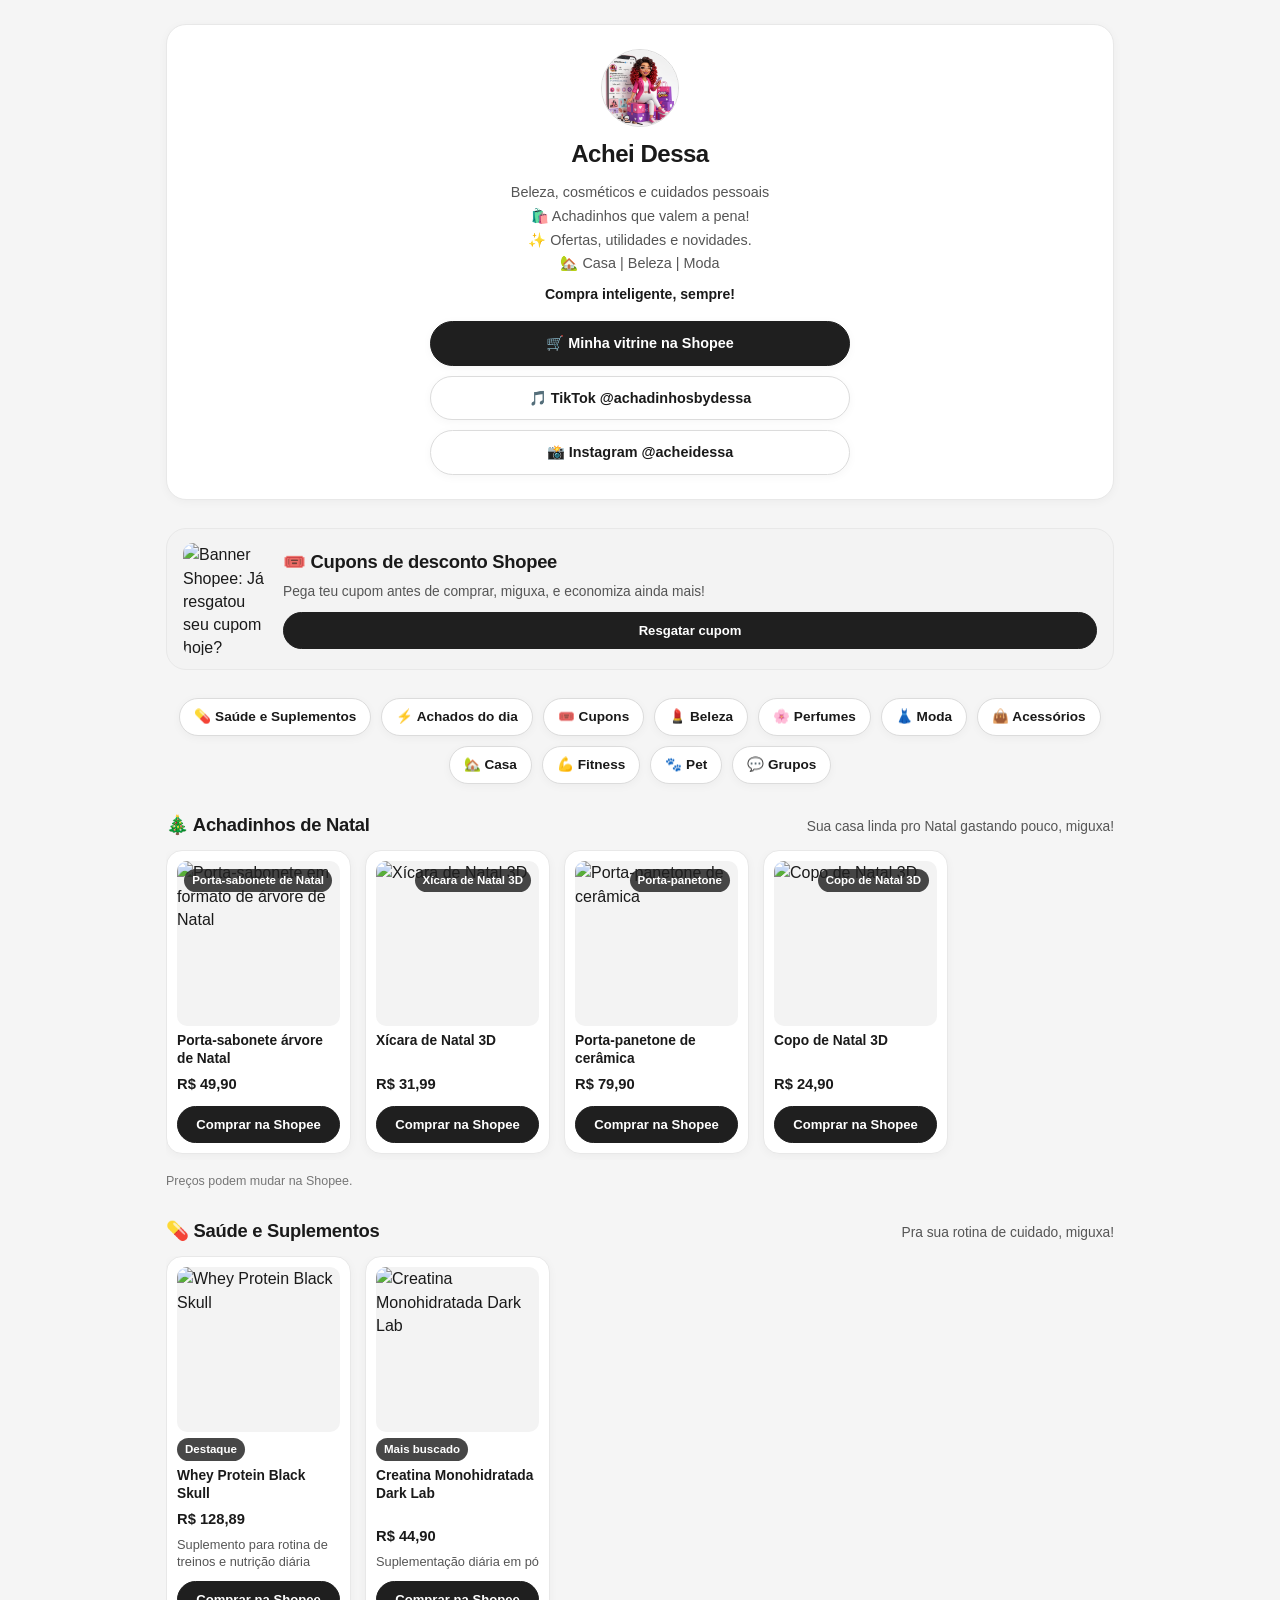
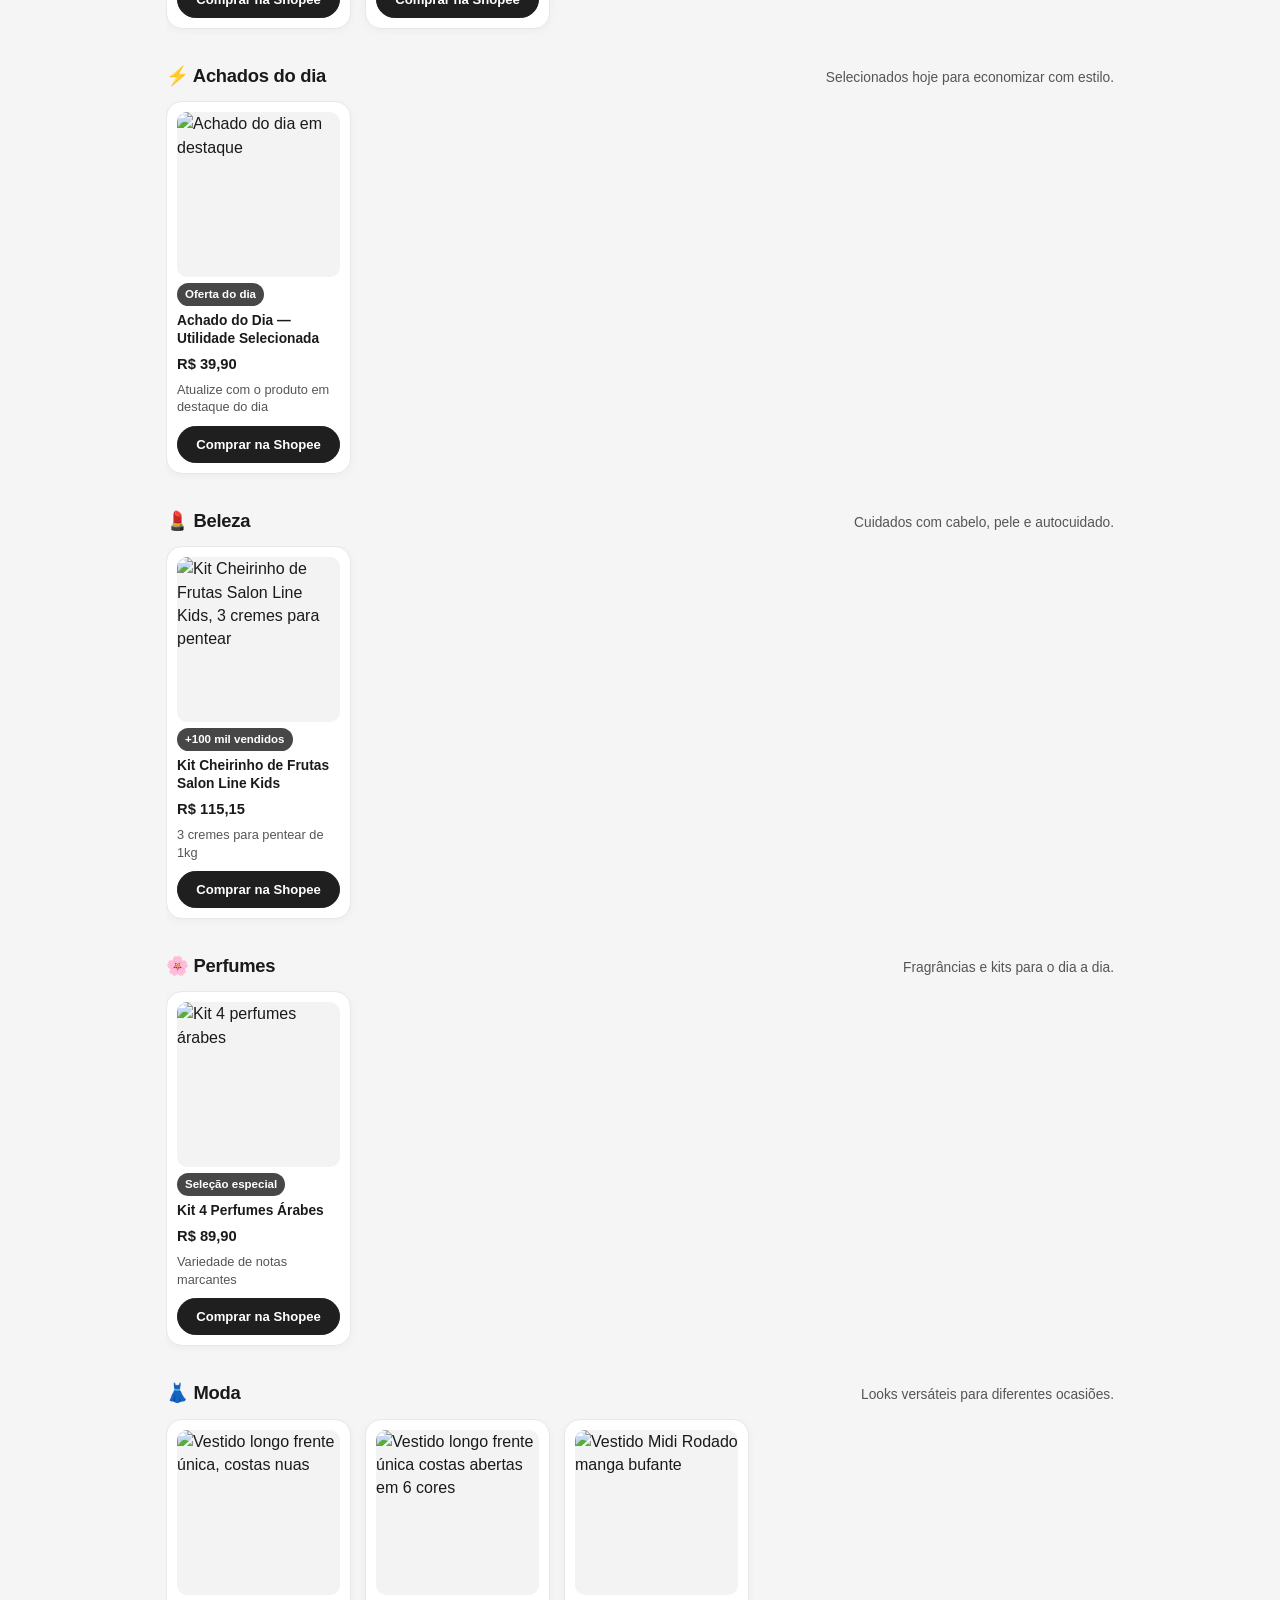
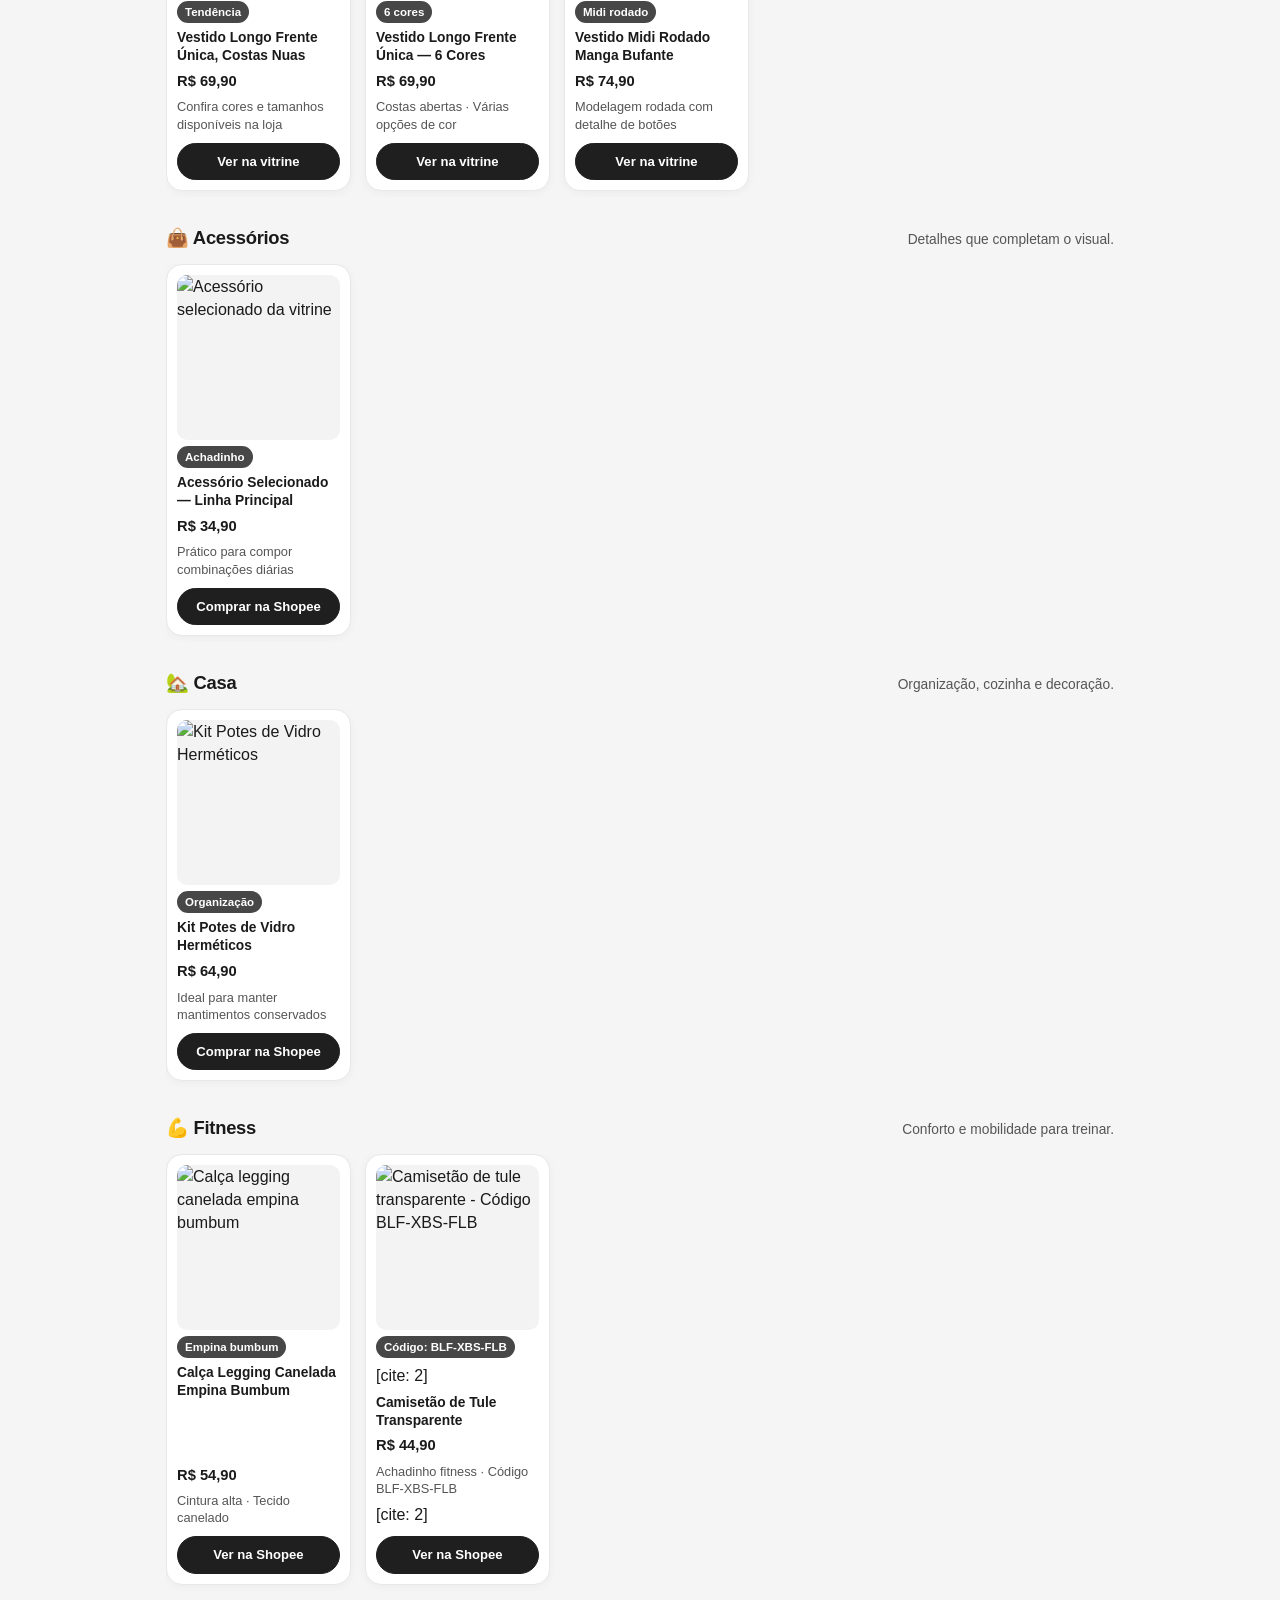
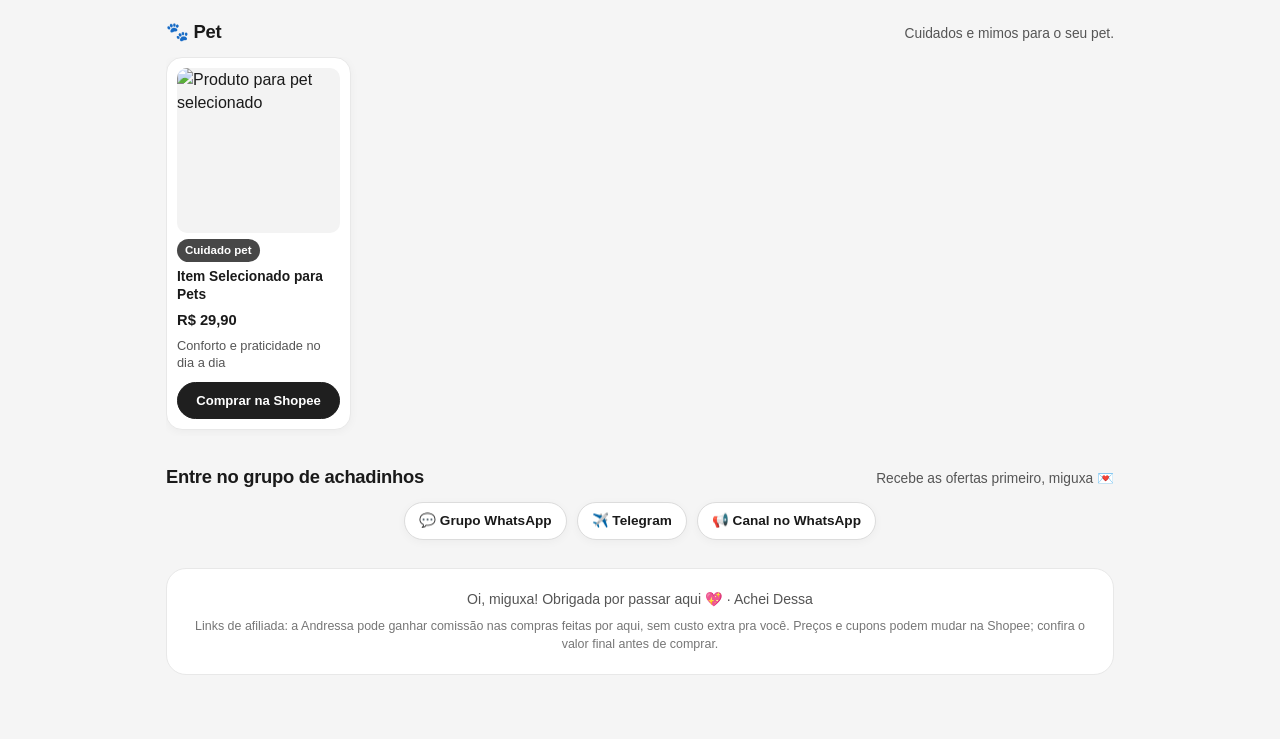
==== vitrine-achei-dessa/index.html @ 8e8f2f50 "Update image sources and links in index.html" ====
<!DOCTYPE html>
<html lang="pt-BR">
<head>
  <meta charset="UTF-8" />
  <meta name="viewport" content="width=device-width, initial-scale=1.0" />
  <title>Achei Dessa · Vitrine de achadinhos</title>
  <link rel="stylesheet" href="style.css?v=34" />
</head>
<body>
  <main class="main-container">
    <!-- 1. Cabeçalho do perfil -->
    <header class="profile-header">
      <img
        class="profile-avatar"
        src="imagens/avatar.jpg"
        alt="Boneca 3D da Dessa"
      />
      <h1 class="profile-title">Achei Dessa</h1>

      <ul class="profile-bio-list">
        <li>Beleza, cosméticos e cuidados pessoais</li>
        <li>🛍️ Achadinhos que valem a pena!</li>
        <li>✨ Ofertas, utilidades e novidades.</li>
        <li>🏡 Casa | Beleza | Moda</li>
      </ul>

      <span class="profile-tagline">Compra inteligente, sempre!</span>

      <nav class="action-stack" aria-label="Links principais">
        <a class="action-btn action-btn--primary" href="https://collshp.com/achadinhosdbydessa?share_channel_code=1&view=storefront" target="_blank" rel="noopener noreferrer nofollow">
          🛒 Minha vitrine na Shopee
        </a>
        <a class="action-btn" href="https://www.tiktok.com/@achadinhosbydessa" target="_blank" rel="noopener noreferrer">
          🎵 TikTok @achadinhosbydessa
        </a>
        <a class="action-btn" href="https://www.instagram.com/acheidessa/" target="_blank" rel="noopener noreferrer">
          📸 Instagram @acheidessa
        </a>
      </nav>
    </header>

    <!-- 2. Cupons em cima dos Achadinhos de Natal -->
    <section id="cupons" class="section-block">
      <div class="coupon-banner">
        <img src="imagens/Cupons de desconto Shopee.png" alt="Banner Shopee: Já resgatou seu cupom hoje?" />
        <div class="coupon-content">
          <h2 class="section-title">🎟️ Cupons de desconto Shopee</h2>
          <p class="section-subtitle">Pega teu cupom antes de comprar, miguxa, e economiza ainda mais!</p>
          <a class="btn-cta" href="https://collshp.com/achadinhosdbydessa?share_channel_code=1&view=storefront" target="_blank" rel="noopener noreferrer nofollow">
            Resgatar cupom
          </a>
        </div>
      </div>
    </section>

    <!-- 3. Atalhos rápidos por categoria (abaixo dos cupons) -->
    <section class="section-block" aria-label="Navegação por categorias">
      <div class="category-pills">
        <a class="category-pill" href="#saude">💊 Saúde e Suplementos</a>
        <a class="category-pill" href="#achados-do-dia">⚡ Achados do dia</a>
        <a class="category-pill" href="#cupons">🎟️ Cupons</a>
        <a class="category-pill" href="#beleza">💄 Beleza</a>
        <a class="category-pill" href="#perfumes">🌸 Perfumes</a>
        <a class="category-pill" href="#moda">👗 Moda</a>
        <a class="category-pill" href="#acessorios">👜 Acessórios</a>
        <a class="category-pill" href="#casa">🏡 Casa</a>
        <a class="category-pill" href="#fitness">💪 Fitness</a>
        <a class="category-pill" href="#pet">🐾 Pet</a>
        <a class="category-pill" href="#grupos">💬 Grupos</a>
      </div>
    </section>

    <!-- 4. Carrossel horizontal em destaque -->
    <section id="destaques" class="section-block">
      <div class="section-header">
        <h2 class="section-title">🎄 Achadinhos de Natal</h2>
        <p class="section-subtitle">Sua casa linda pro Natal gastando pouco, miguxa!</p>
      </div>

      <div class="carousel-track">
        <a class="story-card" href="https://shopee.com.br/product/335887870/40934390536?exp_group=rollout&gads_t_sig=[base64]&mmp_pid=an_18323360470&uls_trackid=57688b4c00l7&utm_campaign=id_315wRAiamNF&utm_content=----&utm_medium=affiliates&utm_source=an_18323360470&utm_term=fvt8e4gmgua7" target="_blank" rel="noopener noreferrer nofollow">
          <div class="story-media">
            <img src="imagens/natal-porta-sabonete.jpg" alt="Porta-sabonete em formato de árvore de Natal" />
            <span class="story-overlay-label">Porta-sabonete de Natal</span>
          </div>
          <span class="story-caption">Porta-sabonete árvore de Natal</span>
          <strong class="story-price">R$ 49,90</strong>
          <span class="story-btn">Comprar na Shopee</span>
        </a>

        <a class="story-card" href="https://shopee.com.br/product/1794076495/49467622277?exp_group=rollout&gads_t_sig=[base64]&mmp_pid=an_18323360470&uls_trackid=57688frp00c4&utm_campaign=id_1zTTR4YvdLt&utm_content=----&utm_medium=affiliates&utm_source=an_18323360470&utm_term=fvt8hz5fwsgb" target="_blank" rel="noopener noreferrer nofollow">
          <div class="story-media">
            <img src="imagens/natal-xicara-3d.jpg" alt="Xícara de Natal 3D" />
            <span class="story-overlay-label">Xícara de Natal 3D</span>
          </div>
          <span class="story-caption">Xícara de Natal 3D</span>
          <strong class="story-price">R$ 31,99</strong>
          <span class="story-btn">Comprar na Shopee</span>
        </a>

        <a class="story-card" href="https://shopee.com.br/product/843261091/22399053626?exp_group=rollout&gads_t_sig=[base64]&mmp_pid=an_18323360470&uls_trackid=57688k08000o&utm_campaign=id_7olFm0E6ygr&utm_content=----&utm_medium=affiliates&utm_source=an_18323360470&utm_term=fvt8md8mpif9" target="_blank" rel="noopener noreferrer nofollow">
          <div class="story-media">
            <img src="imagens/natal-porta-panetone.jpg" alt="Porta-panetone de cerâmica" />
            <span class="story-overlay-label">Porta-panetone</span>
          </div>
          <span class="story-caption">Porta-panetone de cerâmica</span>
          <strong class="story-price">R$ 79,90</strong>
          <span class="story-btn">Comprar na Shopee</span>
        </a>

        <a class="story-card" href="https://shopee.com.br/product/561473044/58271727378?exp_group=rollout&gads_t_sig=[base64]&mmp_pid=an_18323360470&uls_trackid=57688s6j00sh&utm_campaign=id_3JaQi1RvO0P&utm_content=----&utm_medium=affiliates&utm_source=an_18323360470&utm_term=fvt8t362saf1" target="_blank" rel="noopener noreferrer nofollow">
          <div class="story-media">
            <img src="imagens/natal-copo-3d.jpg" alt="Copo de Natal 3D" />
            <span class="story-overlay-label">Copo de Natal 3D</span>
          </div>
          <span class="story-caption">Copo de Natal 3D</span>
          <strong class="story-price">R$ 24,90</strong>
          <span class="story-btn">Comprar na Shopee</span>
        </a>
      </div>

      <p class="disclaimer-note">Preços podem mudar na Shopee.</p>
    </section>

    <!-- 5. Saúde e Suplementos -->
    <section id="saude" class="section-block">
      <div class="section-header">
        <h2 class="section-title">💊 Saúde e Suplementos</h2>
        <p class="section-subtitle">Pra sua rotina de cuidado, miguxa!</p>
      </div>

      <div class="carousel-track">
        <article class="product-card">
          <div class="product-thumb">
            <img src="imagens/saude-whey.jpg" alt="Whey Protein Black Skull" />
          </div>
          <span class="product-badge">Destaque</span>
          <h3 class="product-title">Whey Protein Black Skull</h3>
          <p class="product-price">R$ 128,89</p>
          <p class="product-meta">Suplemento para rotina de treinos e nutrição diária</p>
          <a class="btn-cta" href="COLE_AQUI_LINK_SAUDE_1" target="_blank" rel="noopener noreferrer nofollow">
            Comprar na Shopee
          </a>
        </article>

        <article class="product-card">
          <div class="product-thumb">
            <img src="imagens/saude-creatina.jpg" alt="Creatina Monohidratada Dark Lab" />
          </div>
          <span class="product-badge">Mais buscado</span>
          <h3 class="product-title">Creatina Monohidratada Dark Lab</h3>
          <p class="product-price">R$ 44,90</p>
          <p class="product-meta">Suplementação diária em pó</p>
          <a class="btn-cta" href="COLE_AQUI_LINK_SAUDE_2" target="_blank" rel="noopener noreferrer nofollow">
            Comprar na Shopee
          </a>
        </article>
      </div>
    </section>

    <!-- 6. Achados do dia -->
    <section id="achados-do-dia" class="section-block">
      <div class="section-header">
        <h2 class="section-title">⚡ Achados do dia</h2>
        <p class="section-subtitle">Selecionados hoje para economizar com estilo.</p>
      </div>

      <div class="carousel-track">
        <article class="product-card">
          <div class="product-thumb">
            <img src="imagens/achado-dia-1.jpg" alt="Achado do dia em destaque" />
          </div>
          <span class="product-badge">Oferta do dia</span>
          <h3 class="product-title">Achado do Dia — Utilidade Selecionada</h3>
          <p class="product-price">R$ 39,90</p>
          <p class="product-meta">Atualize com o produto em destaque do dia</p>
          <a class="btn-cta" href="COLE_AQUI_LINK_ACHADO_DIA_1" target="_blank" rel="noopener noreferrer nofollow">
            Comprar na Shopee
          </a>
        </article>
      </div>
    </section>

    <!-- 7. Beleza -->
    <section id="beleza" class="section-block">
      <div class="section-header">
        <h2 class="section-title">💄 Beleza</h2>
        <p class="section-subtitle">Cuidados com cabelo, pele e autocuidado.</p>
      </div>

      <div class="carousel-track">
        <article class="product-card">
          <div class="product-thumb">
            <img src="imagens/crems=s salon line kids.jpg" alt="Kit Cheirinho de Frutas Salon Line Kids, 3 cremes para pentear" />[cite: 3]
          </div>
          <span class="product-badge">+100 mil vendidos</span>
          <h3 class="product-title">Kit Cheirinho de Frutas Salon Line Kids</h3>
          <p class="product-price">R$ 115,15</p>
          <p class="product-meta">3 cremes para pentear de 1kg</p>
          <a class="btn-cta" href="COLE_AQUI_LINK_BELEZA_1" target="_blank" rel="noopener noreferrer nofollow">
            Comprar na Shopee
          </a>
        </article>
      </div>
    </section>

    <!-- 8. Perfumes -->
    <section id="perfumes" class="section-block">
      <div class="section-header">
        <h2 class="section-title">🌸 Perfumes</h2>
        <p class="section-subtitle">Fragrâncias e kits para o dia a dia.</p>
      </div>

      <div class="carousel-track">
        <article class="product-card">
          <div class="product-thumb">
            <img src="imagens/perfumes-kit.jpg" alt="Kit 4 perfumes árabes" />
          </div>
          <span class="product-badge">Seleção especial</span>
          <h3 class="product-title">Kit 4 Perfumes Árabes</h3>
          <p class="product-price">R$ 89,90</p>
          <p class="product-meta">Variedade de notas marcantes</p>
          <a class="btn-cta" href="COLE_AQUI_LINK_PERFUMES_1" target="_blank" rel="noopener noreferrer nofollow">
            Comprar na Shopee
          </a>
        </article>
      </div>
    </section>

    <!-- 9. Moda -->
    <section id="moda" class="section-block">
      <div class="section-header">
        <h2 class="section-title">👗 Moda</h2>
        <p class="section-subtitle">Looks versáteis para diferentes ocasiões.</p>
      </div>

      <div class="carousel-track">
        <article class="product-card">
          <div class="product-thumb">
            <img src="imagens/Vestido longo frente única, costas nuas.jpg" alt="Vestido longo frente única, costas nuas" />[cite: 6]
          </div>
          <span class="product-badge">Tendência</span>
          <h3 class="product-title">Vestido Longo Frente Única, Costas Nuas</h3>
          <p class="product-price">R$ 69,90</p>
          <p class="product-meta">Confira cores e tamanhos disponíveis na loja</p>
          <a class="btn-cta" href="COLE_AQUI_LINK_MODA_1" target="_blank" rel="noopener noreferrer nofollow">
            Ver na vitrine
          </a>
        </article>

        <article class="product-card">
          <div class="product-thumb">
            <img src="imagens/Vestido longo frente única, costas nuas (1).jpg" alt="Vestido longo frente única costas abertas em 6 cores" />[cite: 7]
          </div>
          <span class="product-badge">6 cores</span>
          <h3 class="product-title">Vestido Longo Frente Única — 6 Cores</h3>
          <p class="product-price">R$ 69,90</p>
          <p class="product-meta">Costas abertas · Várias opções de cor</p>
          <a class="btn-cta" href="COLE_AQUI_LINK_MODA_2" target="_blank" rel="noopener noreferrer nofollow">
            Ver na vitrine
          </a>
        </article>

        <article class="product-card">
          <div class="product-thumb">
            <img src="imagens/Vestido Midi Rodado manga bufante.webp" alt="Vestido Midi Rodado manga bufante" />[cite: 8]
          </div>
          <span class="product-badge">Midi rodado</span>
          <h3 class="product-title">Vestido Midi Rodado Manga Bufante</h3>
          <p class="product-price">R$ 74,90</p>
          <p class="product-meta">Modelagem rodada com detalhe de botões</p>
          <a class="btn-cta" href="COLE_AQUI_LINK_MODA_3" target="_blank" rel="noopener noreferrer nofollow">
            Ver na vitrine
          </a>
        </article>
      </div>
    </section>

    <!-- 10. Acessórios -->
    <section id="acessorios" class="section-block">
      <div class="section-header">
        <h2 class="section-title">👜 Acessórios</h2>
        <p class="section-subtitle">Detalhes que completam o visual.</p>
      </div>

      <div class="carousel-track">
        <article class="product-card">
          <div class="product-thumb">
            <img src="imagens/acessorios-1.jpg" alt="Acessório selecionado da vitrine" />
          </div>
          <span class="product-badge">Achadinho</span>
          <h3 class="product-title">Acessório Selecionado — Linha Principal</h3>
          <p class="product-price">R$ 34,90</p>
          <p class="product-meta">Prático para compor combinações diárias</p>
          <a class="btn-cta" href="COLE_AQUI_LINK_ACESSORIOS_1" target="_blank" rel="noopener noreferrer nofollow">
            Comprar na Shopee
          </a>
        </article>
      </div>
    </section>

    <!-- 11. Casa -->
    <section id="casa" class="section-block">
      <div class="section-header">
        <h2 class="section-title">🏡 Casa</h2>
        <p class="section-subtitle">Organização, cozinha e decoração.</p>
      </div>

      <div class="carousel-track">
        <article class="product-card">
          <div class="product-thumb">
            <img src="imagens/Kit Potes de Vidro Herméticos.webp" alt="Kit Potes de Vidro Herméticos" />[cite: 5]
          </div>
          <span class="product-badge">Organização</span>
          <h3 class="product-title">Kit Potes de Vidro Herméticos</h3>
          <p class="product-price">R$ 64,90</p>
          <p class="product-meta">Ideal para manter mantimentos conservados</p>
          <a class="btn-cta" href="COLE_AQUI_LINK_CASA_1" target="_blank" rel="noopener noreferrer nofollow">
            Comprar na Shopee
          </a>
        </article>
      </div>
    </section>

    <!-- 12. Fitness -->
    <section id="fitness" class="section-block">
      <div class="section-header">
        <h2 class="section-title">💪 Fitness</h2>
        <p class="section-subtitle">Conforto e mobilidade para treinar.</p>
      </div>

      <div class="carousel-track">
        <article class="product-card">
          <div class="product-thumb">
            <img src="imagens/Calça legging canelada empina bumbum.jpg" alt="Calça legging canelada empina bumbum" />[cite: 1]
          </div>
          <span class="product-badge">Empina bumbum</span>
          <h3 class="product-title">Calça Legging Canelada Empina Bumbum</h3>
          <p class="product-price">R$ 54,90</p>
          <p class="product-meta">Cintura alta · Tecido canelado</p>
          <a class="btn-cta" href="COLE_AQUI_LINK_FITNESS_1" target="_blank" rel="noopener noreferrer nofollow">
            Ver na Shopee
          </a>
        </article>

        <article class="product-card">
          <div class="product-thumb">
            <img src="imagens/Camisetão de tule transparente.jpg" alt="Camisetão de tule transparente - Código BLF-XBS-FLB" />[cite: 2]
          </div>
          <span class="product-badge">Código: BLF-XBS-FLB</span>[cite: 2]
          <h3 class="product-title">Camisetão de Tule Transparente</h3>
          <p class="product-price">R$ 44,90</p>
          <p class="product-meta">Achadinho fitness · Código BLF-XBS-FLB</p>[cite: 2]
          <a class="btn-cta" href="COLE_AQUI_LINK_FITNESS_2" target="_blank" rel="noopener noreferrer nofollow">
            Ver na Shopee
          </a>
        </article>
      </div>
    </section>

    <!-- 13. Pet -->
    <section id="pet" class="section-block">
      <div class="section-header">
        <h2 class="section-title">🐾 Pet</h2>
        <p class="section-subtitle">Cuidados e mimos para o seu pet.</p>
      </div>

      <div class="carousel-track">
        <article class="product-card">
          <div class="product-thumb">
            <img src="imagens/pet-1.jpg" alt="Produto para pet selecionado" />
          </div>
          <span class="product-badge">Cuidado pet</span>
          <h3 class="product-title">Item Selecionado para Pets</h3>
          <p class="product-price">R$ 29,90</p>
          <p class="product-meta">Conforto e praticidade no dia a dia</p>
          <a class="btn-cta" href="COLE_AQUI_LINK_PET_1" target="_blank" rel="noopener noreferrer nofollow">
            Comprar na Shopee
          </a>
        </article>
      </div>
    </section>

    <!-- 14. Grupos e rodapé -->
    <section id="grupos" class="section-block">
      <div class="section-header">
        <h2 class="section-title">Entre no grupo de achadinhos</h2>
        <p class="section-subtitle">Recebe as ofertas primeiro, miguxa 💌</p>
      </div>
      <div class="groups-row">
        <a class="category-pill" href="https://chat.whatsapp.com/IbbmKeIQ513L2CP5hDKjWu?s=cl&p=a&iam=2" target="_blank" rel="noopener noreferrer">💬 Grupo WhatsApp</a>
        <a class="category-pill" href="https://t.me/+KHEROe5RDLtmOTYx" target="_blank" rel="noopener noreferrer">✈️ Telegram</a>
        <a class="category-pill" href="https://whatsapp.com/channel/0029VaAYpX5LikgIj1dr5K0X" target="_blank" rel="noopener noreferrer">📢 Canal no WhatsApp</a>
      </div>
    </section>

    <footer class="page-footer">
      <p>Oi, miguxa! Obrigada por passar aqui 💖 · Achei Dessa</p>
      <p class="disclaimer-note">
        Links de afiliada: a Andressa pode ganhar comissão nas compras feitas por aqui, sem custo extra pra você.
        Preços e cupons podem mudar na Shopee; confira o valor final antes de comprar.
      </p>
    </footer>
  </main>
</body>
</html>
---- vitrine-achei-dessa/style.css ----
:root {
  --bg-page: #f5f5f5;
  --bg-surface: #ffffff;
  --bg-card-soft: #f3f3f3;
  --bg-dark: #1f1f1f;
  --bg-dark-hover: #323232;

  --text-primary: #1a1a1a;
  --text-secondary: #555555;
  --text-muted: #767676;
  --text-inverse: #ffffff;

  --border-pill: #dcdcdc;
  --border-card: #e8e8e8;

  --radius-sm: 10px;
  --radius-md: 16px;
  --radius-lg: 20px;
  --radius-pill: 9999px;

  --shadow-soft: 0 2px 10px rgba(0, 0, 0, 0.04);
  --shadow-md: 0 10px 24px rgba(0, 0, 0, 0.08);
  --font-main: "Inter", -apple-system, BlinkMacSystemFont, "Segoe UI", Roboto, sans-serif;
}

*,
*::before,
*::after {
  box-sizing: border-box;
  margin: 0;
  padding: 0;
}

html {
  scroll-behavior: smooth;
  color-scheme: light;
}

body {
  font-family: var(--font-main);
  background-color: var(--bg-page);
  color: var(--text-primary);
  line-height: 1.45;
  -webkit-font-smoothing: antialiased;
}

img {
  display: block;
  max-width: 100%;
  height: auto;
}

a {
  color: inherit;
  text-decoration: none;
}

.main-container {
  width: 100%;
  max-width: 980px;
  margin: 0 auto;
  padding: 24px 16px 64px;
  display: flex;
  flex-direction: column;
  gap: 28px;
}

/* Cabeçalho do perfil */
.profile-header {
  background-color: var(--bg-surface);
  border: 1px solid var(--border-card);
  border-radius: var(--radius-lg);
  padding: 24px 20px;
  box-shadow: var(--shadow-soft);
  text-align: center;
  display: flex;
  flex-direction: column;
  align-items: center;
  gap: 10px;
}

.profile-avatar {
  width: 78px;
  height: 78px;
  border-radius: 50%;
  object-fit: cover;
  border: 1px solid var(--border-pill);
  flex-shrink: 0;
}

.profile-title {
  font-size: 1.5rem;
  font-weight: 700;
  letter-spacing: -0.02em;
  color: var(--text-primary);
}

.profile-bio-list {
  list-style: none;
  display: flex;
  flex-direction: column;
  gap: 3px;
  font-size: 0.9rem;
  color: var(--text-secondary);
}

.profile-tagline {
  font-size: 0.88rem;
  font-weight: 700;
  color: var(--text-primary);
}

.action-stack {
  width: 100%;
  max-width: 420px;
  margin-top: 6px;
  display: flex;
  flex-direction: column;
  gap: 10px;
}

.action-btn,
.btn-topo {
  display: flex;
  align-items: center;
  justify-content: center;
  gap: 8px;
  width: 100%;
  min-height: 42px;
  padding: 11px 16px;
  border-radius: var(--radius-pill);
  background-color: var(--bg-surface);
  border: 1px solid var(--border-pill);
  font-size: 0.9rem;
  font-weight: 600;
  color: var(--text-primary);
  box-shadow: var(--shadow-soft);
  transition: background-color 0.15s ease, transform 0.15s ease;
}

.action-btn:hover,
.btn-topo:hover {
  background-color: var(--bg-card-soft);
  transform: translateY(-1px);
}

.action-btn--primary {
  background-color: var(--bg-dark);
  border-color: var(--bg-dark);
  color: var(--text-inverse);
}

.action-btn--primary:hover {
  background-color: var(--bg-dark-hover);
  color: var(--text-inverse);
}

/* Pílulas de categoria */
.category-pills,
.groups-row {
  display: flex;
  flex-wrap: wrap;
  justify-content: center;
  gap: 10px;
}

.category-pill {
  display: inline-flex;
  align-items: center;
  justify-content: center;
  min-height: 36px;
  padding: 8px 14px;
  border-radius: var(--radius-pill);
  background-color: var(--bg-surface);
  border: 1px solid var(--border-pill);
  font-size: 0.85rem;
  font-weight: 600;
  color: var(--text-primary);
  box-shadow: var(--shadow-soft);
  transition: background-color 0.15s ease, border-color 0.15s ease, color 0.15s ease, transform 0.15s ease;
}

.category-pill:hover {
  background-color: var(--bg-dark);
  border-color: var(--bg-dark);
  color: var(--text-inverse);
  transform: translateY(-1px);
}

/* Seções */
.section-block {
  display: flex;
  flex-direction: column;
  gap: 12px;
}

.section-header,
.section-header-inline {
  display: flex;
  flex-wrap: wrap;
  align-items: baseline;
  justify-content: space-between;
  gap: 8px 12px;
}

.section-title {
  font-size: 1.15rem;
  font-weight: 700;
  letter-spacing: -0.015em;
  display: inline-flex;
  align-items: center;
  gap: 6px;
}

.section-subtitle {
  font-size: 0.86rem;
  color: var(--text-secondary);
}

/* Banner de Cupons */
.coupon-banner {
  background-color: var(--bg-card-soft);
  border: 1px solid var(--border-card);
  border-radius: var(--radius-lg);
  padding: 14px 16px;
  display: flex;
  align-items: center;
  gap: 16px;
}

.coupon-banner img {
  width: 84px;
  height: 112px;
  border-radius: var(--radius-sm);
  object-fit: cover;
  flex-shrink: 0;
}

.coupon-content {
  flex: 1;
  display: flex;
  flex-direction: column;
  gap: 6px;
}

/* Carrossel horizontal */
.carousel-track {
  display: flex;
  gap: 14px;
  overflow-x: auto;
  scroll-snap-type: x mandatory;
  padding-bottom: 6px;
  scrollbar-width: none;
}

.carousel-track::-webkit-scrollbar {
  display: none;
}

/* Padrão original do Achadinhos de Natal aplicado também aos cards das categorias */
.story-card,
.product-card {
  flex: 0 0 185px;
  width: 185px;
  scroll-snap-align: start;
  background-color: var(--bg-surface);
  border: 1px solid var(--border-card);
  border-radius: var(--radius-md);
  padding: 10px;
  box-shadow: var(--shadow-soft);
  display: flex;
  flex-direction: column;
  gap: 6px;
  transition: transform 0.15s ease;
}

.story-card:hover,
.product-card:hover {
  transform: translateY(-2px);
}

.story-media,
.product-thumb {
  position: relative;
  width: 100%;
  height: 165px;
  max-height: 165px;
  border-radius: var(--radius-sm);
  overflow: hidden;
  background-color: var(--bg-card-soft);
}

.story-media img,
.product-thumb img,
.card-img {
  width: 100%;
  height: 100%;
  max-height: 165px;
  object-fit: cover;
  object-position: top center;
}

.story-overlay-label,
.product-badge {
  align-self: flex-start;
  background-color: rgba(31, 31, 31, 0.82);
  color: var(--text-inverse);
  font-size: 0.72rem;
  font-weight: 600;
  padding: 3px 8px;
  border-radius: var(--radius-pill);
}

.story-overlay-label {
  position: absolute;
  top: 8px;
  right: 8px;
}

.story-caption,
.product-title {
  font-size: 0.86rem;
  font-weight: 600;
  color: var(--text-primary);
  line-height: 1.3;
}

.story-price,
.product-price {
  font-size: 0.92rem;
  font-weight: 700;
  color: var(--text-primary);
  margin-top: auto;
}

.product-meta {
  font-size: 0.8rem;
  color: var(--text-secondary);
  line-height: 1.35;
}

/* Botões de compra nos cards de Achadinhos de Natal (.story-btn) e categorias (.btn-cta / .btn-link) */
.story-btn,
.btn-cta,
.btn-link {
  display: flex;
  align-items: center;
  justify-content: center;
  width: 100%;
  min-height: 36px;
  margin-top: 4px;
  padding: 8px 12px;
  border-radius: var(--radius-pill);
  background-color: var(--bg-dark);
  border: 1px solid var(--bg-dark);
  color: var(--text-inverse);
  font-size: 0.82rem;
  font-weight: 600;
  cursor: pointer;
  transition: background-color 0.15s ease, transform 0.15s ease;
}

.story-card:hover .story-btn,
.btn-cta:hover,
.btn-link:hover {
  background-color: var(--bg-dark-hover);
  border-color: var(--bg-dark-hover);
  color: var(--text-inverse);
  transform: translateY(-1px);
}

.disclaimer-note {
  font-size: 0.78rem;
  color: var(--text-muted);
}

/* Rodapé */
.page-footer {
  background-color: var(--bg-surface);
  border: 1px solid var(--border-card);
  border-radius: var(--radius-lg);
  padding: 20px 18px;
  text-align: center;
  display: flex;
  flex-direction: column;
  gap: 8px;
  font-size: 0.88rem;
  color: var(--text-secondary);
}

@media (max-width: 540px) {
  .coupon-banner {
    flex-direction: column;
    align-items: flex-start;
  }

  .coupon-banner img {
    width: 100%;
    height: 150px;
  }
}

/* Trava global final */
header img,
.profile-header img,
.profile-avatar,
img.profile-avatar,
.avatar,
img.avatar {
  width: 78px !important;
  height: 78px !important;
  max-width: 78px !important;
  max-height: 78px !important;
  border-radius: 50% !important;
  object-fit: cover !important;
  object-position: top center !important;
  flex-shrink: 0 !important;
}

.story-media img,
.product-thumb img,
.card-img,
img.card-img {
  width: 100% !important;
  height: 165px !important;
  max-height: 165px !important;
  object-fit: cover !important;
  object-position: top center !important;
}

.story-card,
.product-card {
  flex: 0 0 185px !important;
  width: 185px !important;
}

.story-btn,
.btn-cta,
a.btn-cta,
.btn-link,
a.btn-link {
  display: flex !important;
  align-items: center !important;
  justify-content: center !important;
  width: 100% !important;
  min-height: 36px !important;
  padding: 8px 12px !important;
  border-radius: 9999px !important;
  background-color: #1f1f1f !important;
  border: 1px solid #1f1f1f !important;
  color: #ffffff !important;
  text-decoration: none !important;
}

.category-pill,
a.category-pill {
  display: inline-flex !important;
  width: auto !important;
  min-height: 36px !important;
  padding: 8px 14px !important;
  background-color: #ffffff !important;
  color: #1a1a1a !important;
  border: 1px solid #dcdcdc !important;
}

.action-btn,
a.action-btn,
.btn-topo,
a.btn-topo {
  display: flex !important;
  width: 100% !important;
  min-height: 42px !important;
  padding: 11px 16px !important;
  border-radius: 9999px !important;
  background-color: #ffffff !important;
  color: #1a1a1a !important;
  border: 1px solid #dcdcdc !important;
}

.action-btn--primary,
a.action-btn--primary {
  background-color: #1f1f1f !important;
  color: #ffffff !important;
  border-color: #1f1f1f !important;
}
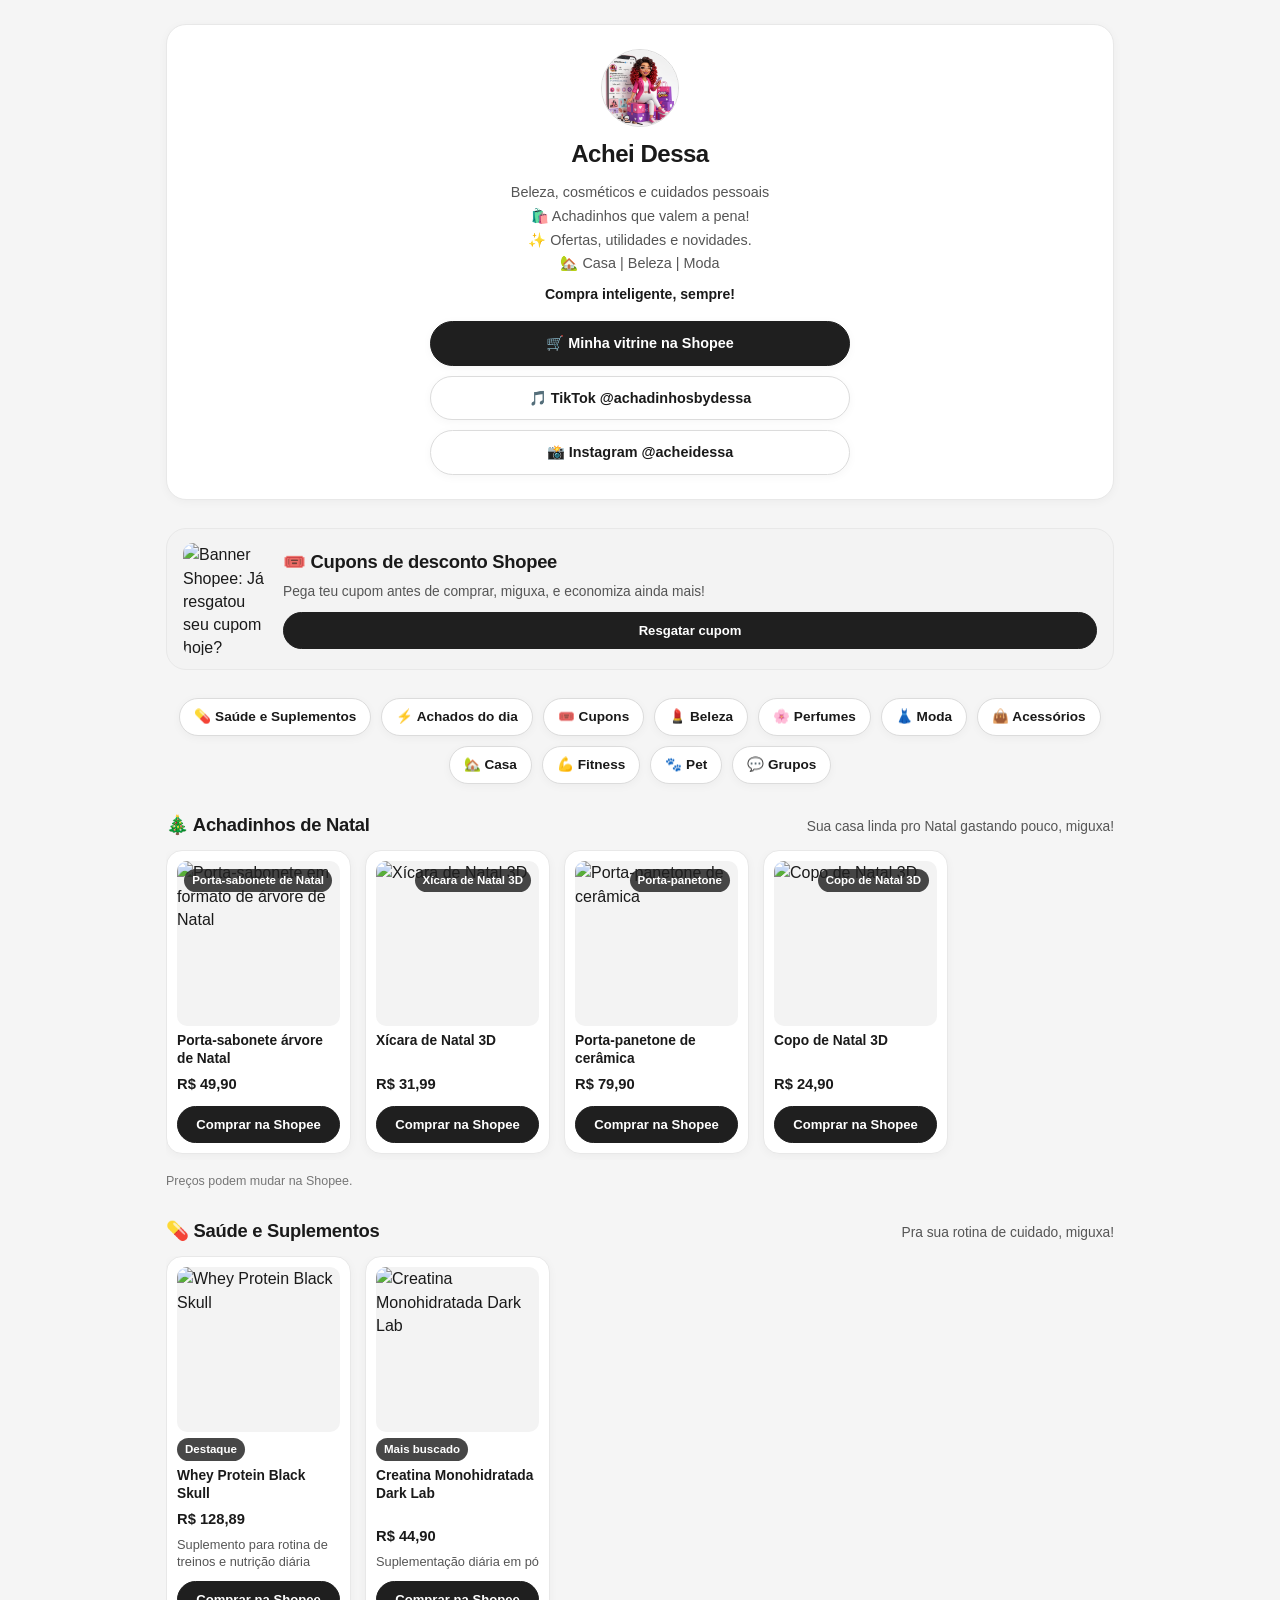
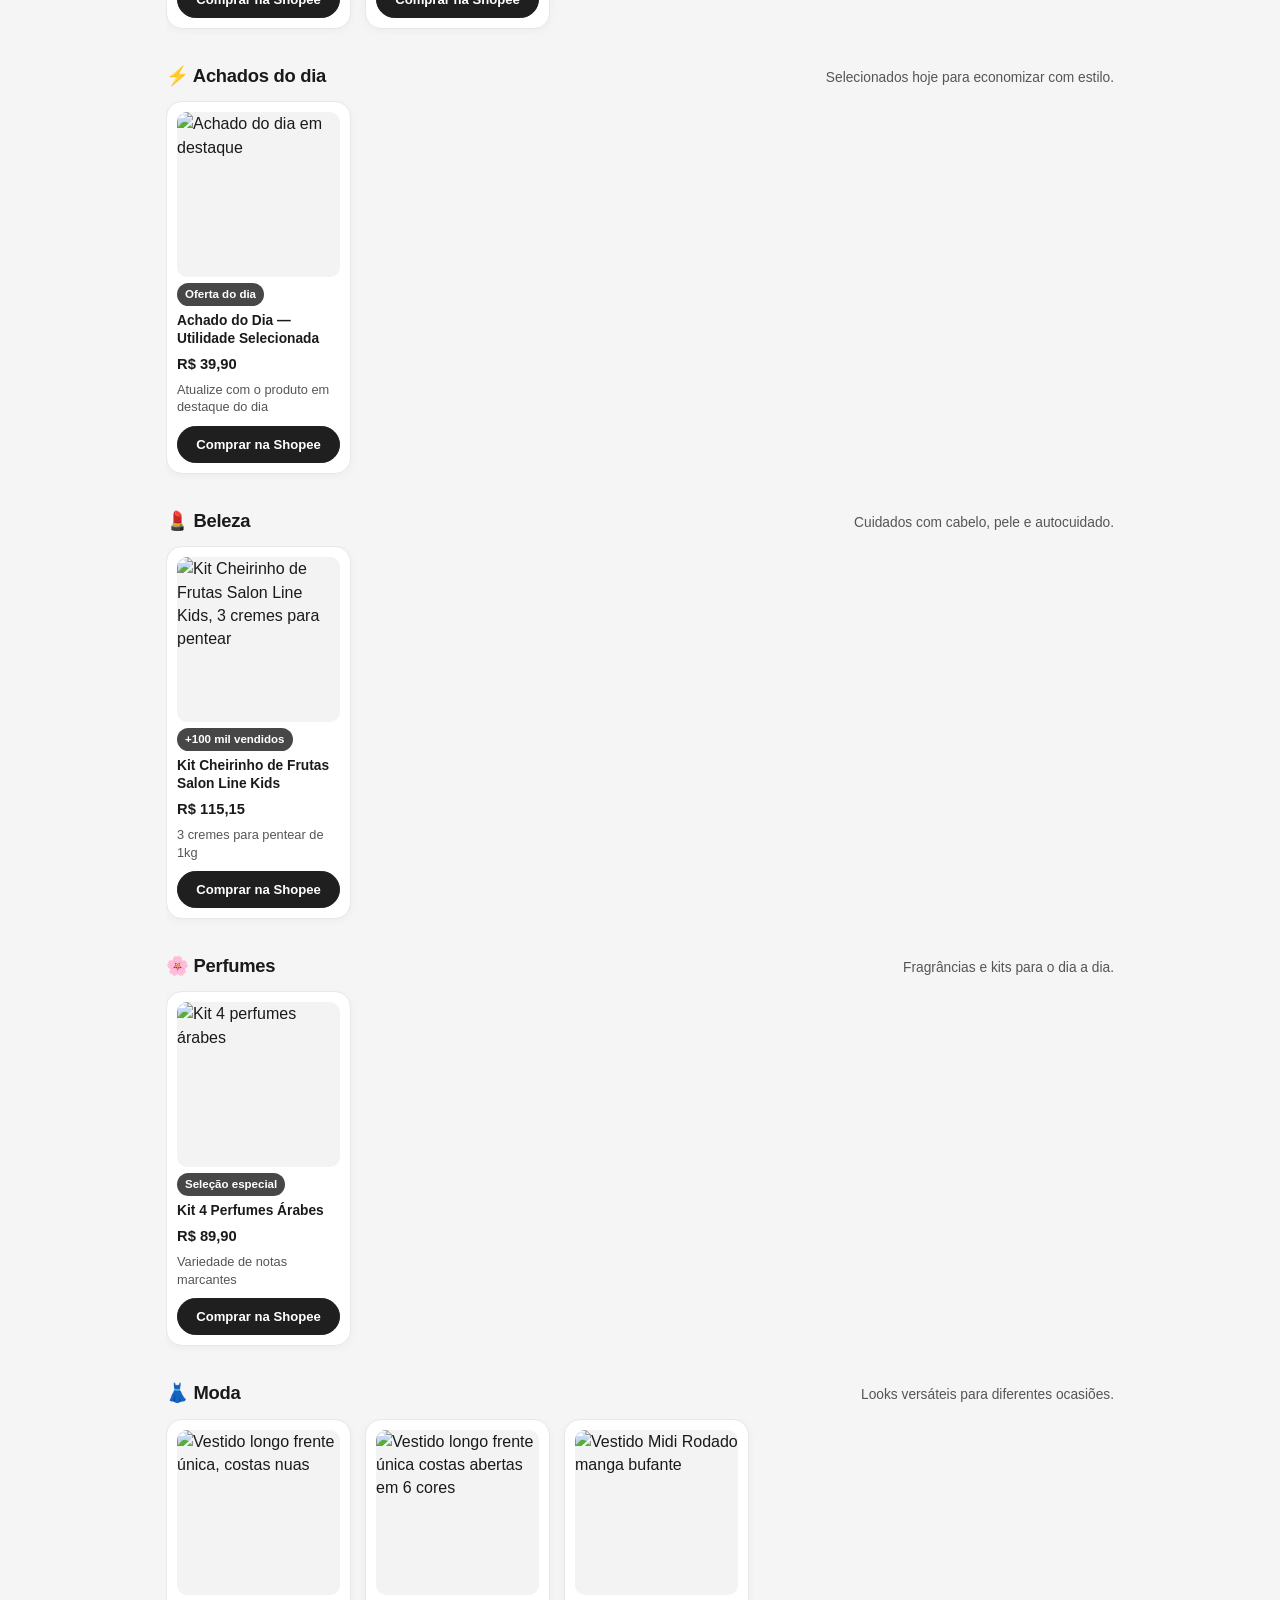
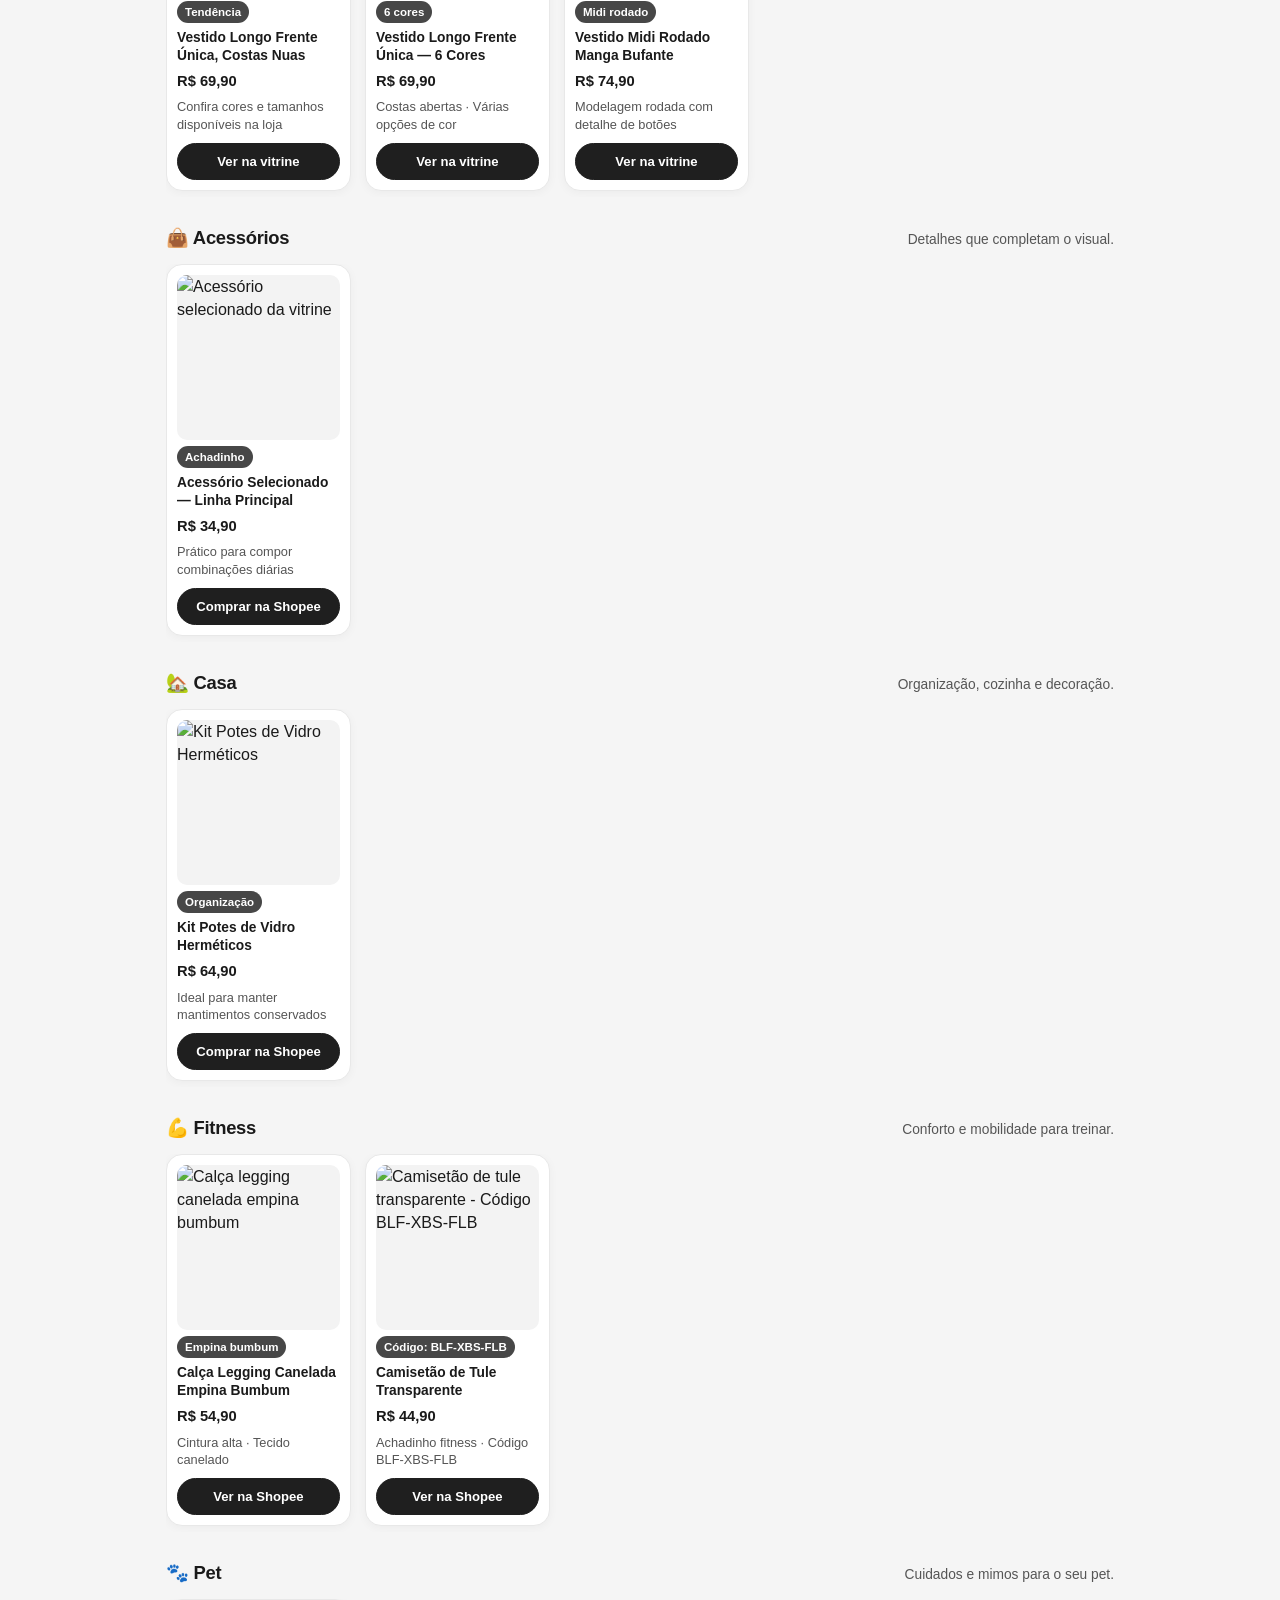
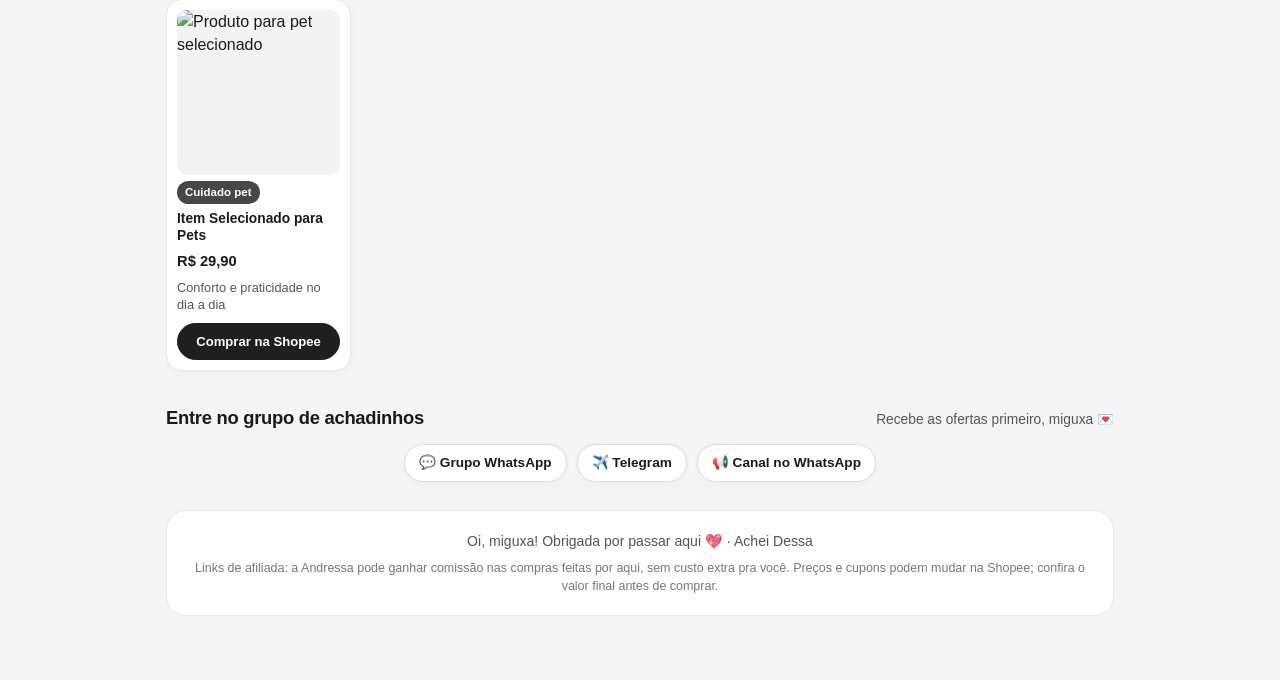
==== commit d35a0a05: "Remove unnecessary citations from product images" ====
--- a/vitrine-achei-dessa/index.html
+++ b/vitrine-achei-dessa/index.html
@@ -191,7 +191,7 @@
       <div class="carousel-track">
         <article class="product-card">
           <div class="product-thumb">
-            <img src="imagens/crems=s salon line kids.jpg" alt="Kit Cheirinho de Frutas Salon Line Kids, 3 cremes para pentear" />[cite: 3]
+            <img src="imagens/crems=s salon line kids.jpg" alt="Kit Cheirinho de Frutas Salon Line Kids, 3 cremes para pentear" />
           </div>
           <span class="product-badge">+100 mil vendidos</span>
           <h3 class="product-title">Kit Cheirinho de Frutas Salon Line Kids</h3>
@@ -237,7 +237,7 @@
       <div class="carousel-track">
         <article class="product-card">
           <div class="product-thumb">
-            <img src="imagens/Vestido longo frente única, costas nuas.jpg" alt="Vestido longo frente única, costas nuas" />[cite: 6]
+            <img src="imagens/Vestido longo frente única, costas nuas.jpg" alt="Vestido longo frente única, costas nuas" />
           </div>
           <span class="product-badge">Tendência</span>
           <h3 class="product-title">Vestido Longo Frente Única, Costas Nuas</h3>
@@ -250,7 +250,7 @@
 
         <article class="product-card">
           <div class="product-thumb">
-            <img src="imagens/Vestido longo frente única, costas nuas (1).jpg" alt="Vestido longo frente única costas abertas em 6 cores" />[cite: 7]
+            <img src="imagens/Vestido longo frente única, costas nuas (1).jpg" alt="Vestido longo frente única costas abertas em 6 cores" />
           </div>
           <span class="product-badge">6 cores</span>
           <h3 class="product-title">Vestido Longo Frente Única — 6 Cores</h3>
@@ -263,7 +263,7 @@
 
         <article class="product-card">
           <div class="product-thumb">
-            <img src="imagens/Vestido Midi Rodado manga bufante.webp" alt="Vestido Midi Rodado manga bufante" />[cite: 8]
+            <img src="imagens/Vestido Midi Rodado manga bufante.webp" alt="Vestido Midi Rodado manga bufante" />
           </div>
           <span class="product-badge">Midi rodado</span>
           <h3 class="product-title">Vestido Midi Rodado Manga Bufante</h3>
@@ -309,7 +309,7 @@
       <div class="carousel-track">
         <article class="product-card">
           <div class="product-thumb">
-            <img src="imagens/Kit Potes de Vidro Herméticos.webp" alt="Kit Potes de Vidro Herméticos" />[cite: 5]
+            <img src="imagens/Kit Potes de Vidro Herméticos.webp" alt="Kit Potes de Vidro Herméticos" />
           </div>
           <span class="product-badge">Organização</span>
           <h3 class="product-title">Kit Potes de Vidro Herméticos</h3>
@@ -332,7 +332,7 @@
       <div class="carousel-track">
         <article class="product-card">
           <div class="product-thumb">
-            <img src="imagens/Calça legging canelada empina bumbum.jpg" alt="Calça legging canelada empina bumbum" />[cite: 1]
+            <img src="imagens/Calça legging canelada empina bumbum.jpg" alt="Calça legging canelada empina bumbum" />
           </div>
           <span class="product-badge">Empina bumbum</span>
           <h3 class="product-title">Calça Legging Canelada Empina Bumbum</h3>
@@ -345,12 +345,12 @@
 
         <article class="product-card">
           <div class="product-thumb">
-            <img src="imagens/Camisetão de tule transparente.jpg" alt="Camisetão de tule transparente - Código BLF-XBS-FLB" />[cite: 2]
-          </div>
-          <span class="product-badge">Código: BLF-XBS-FLB</span>[cite: 2]
+            <img src="imagens/Camisetão de tule transparente.jpg" alt="Camisetão de tule transparente - Código BLF-XBS-FLB" />
+          </div>
+          <span class="product-badge">Código: BLF-XBS-FLB</span>
           <h3 class="product-title">Camisetão de Tule Transparente</h3>
           <p class="product-price">R$ 44,90</p>
-          <p class="product-meta">Achadinho fitness · Código BLF-XBS-FLB</p>[cite: 2]
+          <p class="product-meta">Achadinho fitness · Código BLF-XBS-FLB</p>
           <a class="btn-cta" href="COLE_AQUI_LINK_FITNESS_2" target="_blank" rel="noopener noreferrer nofollow">
             Ver na Shopee
           </a>
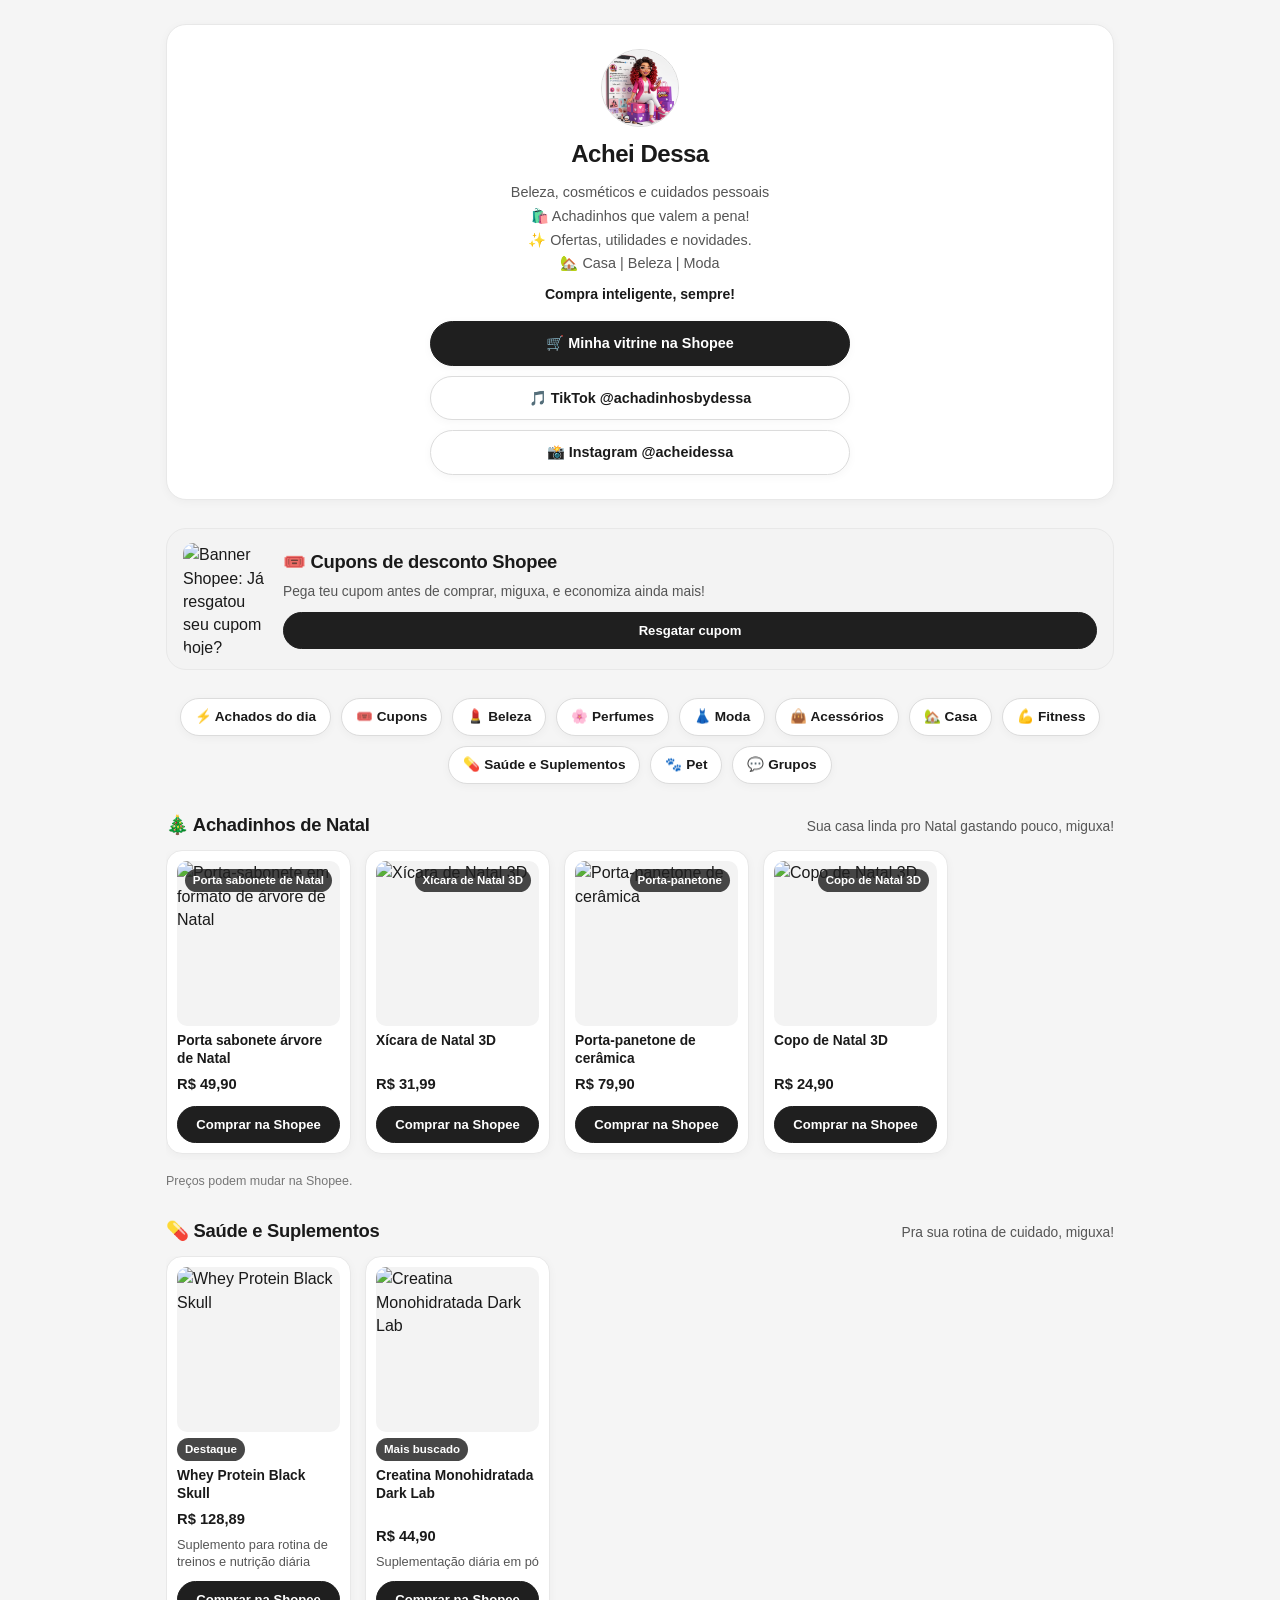
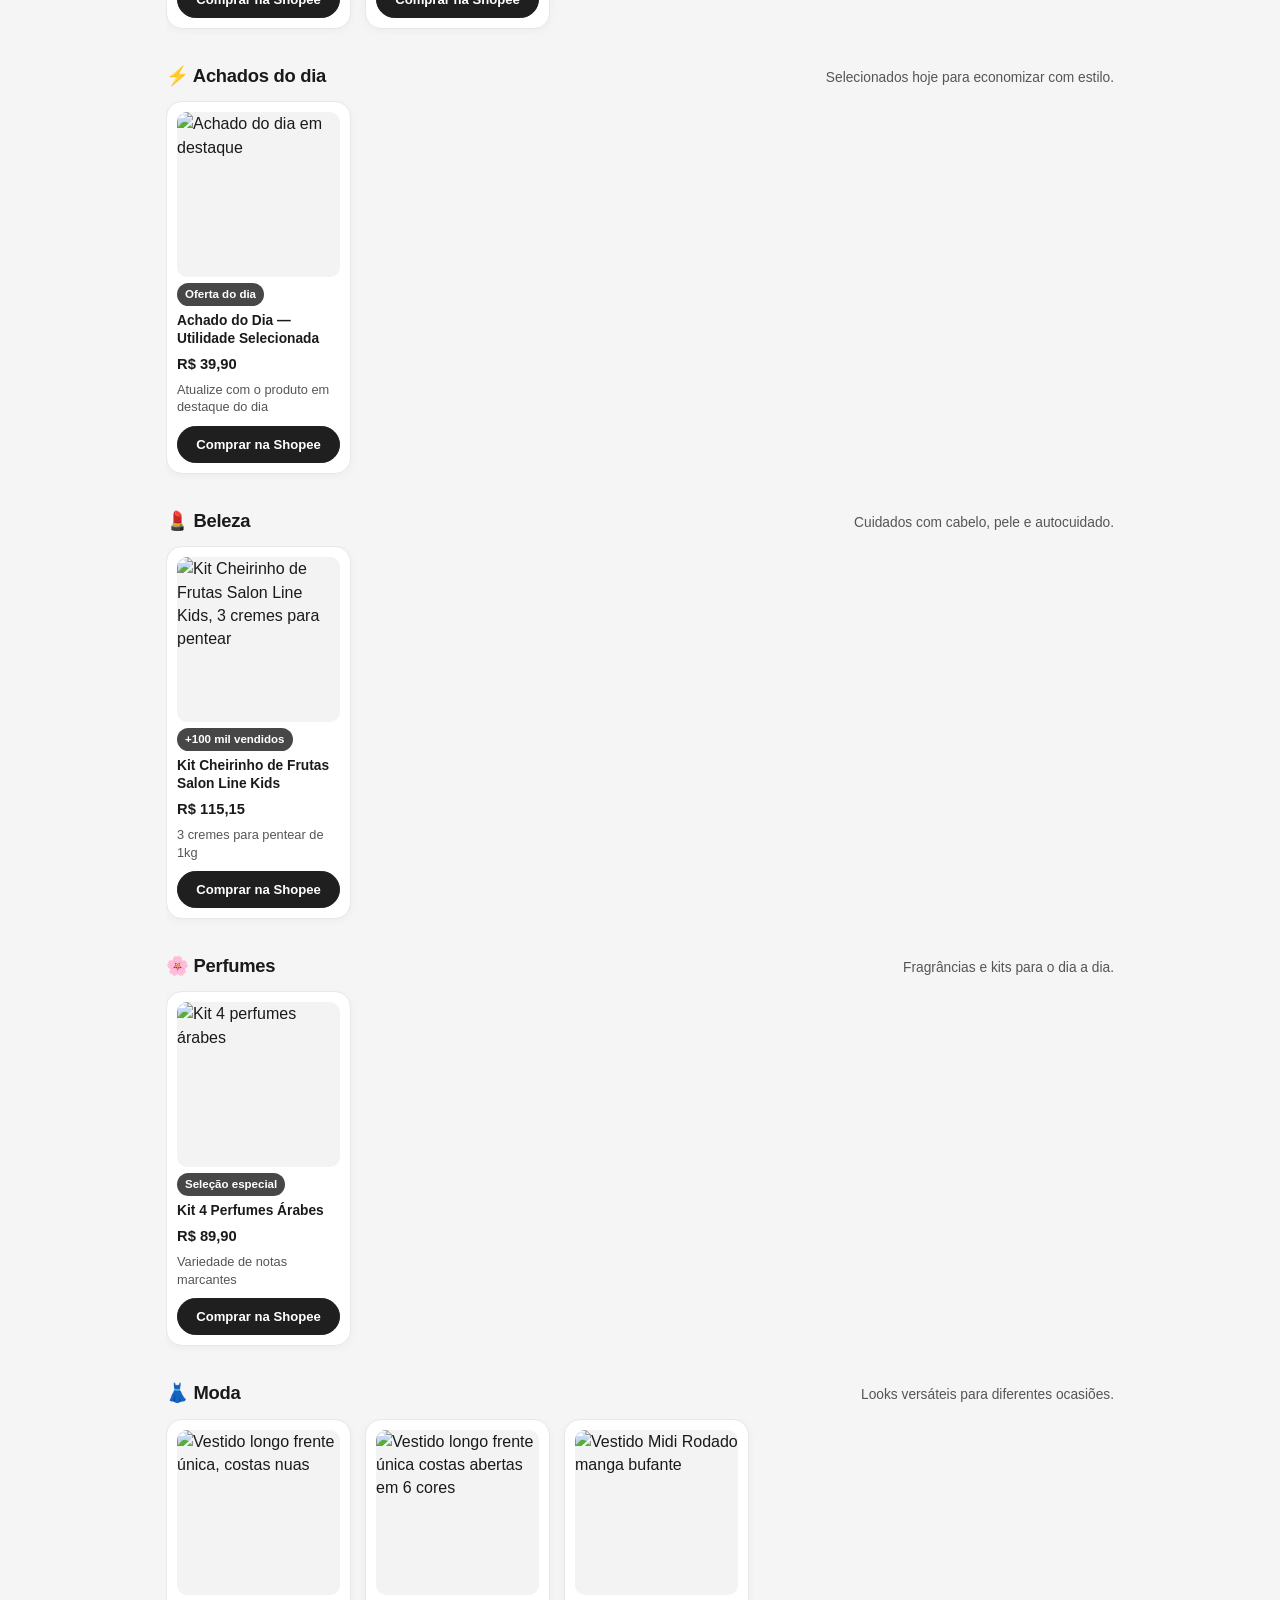
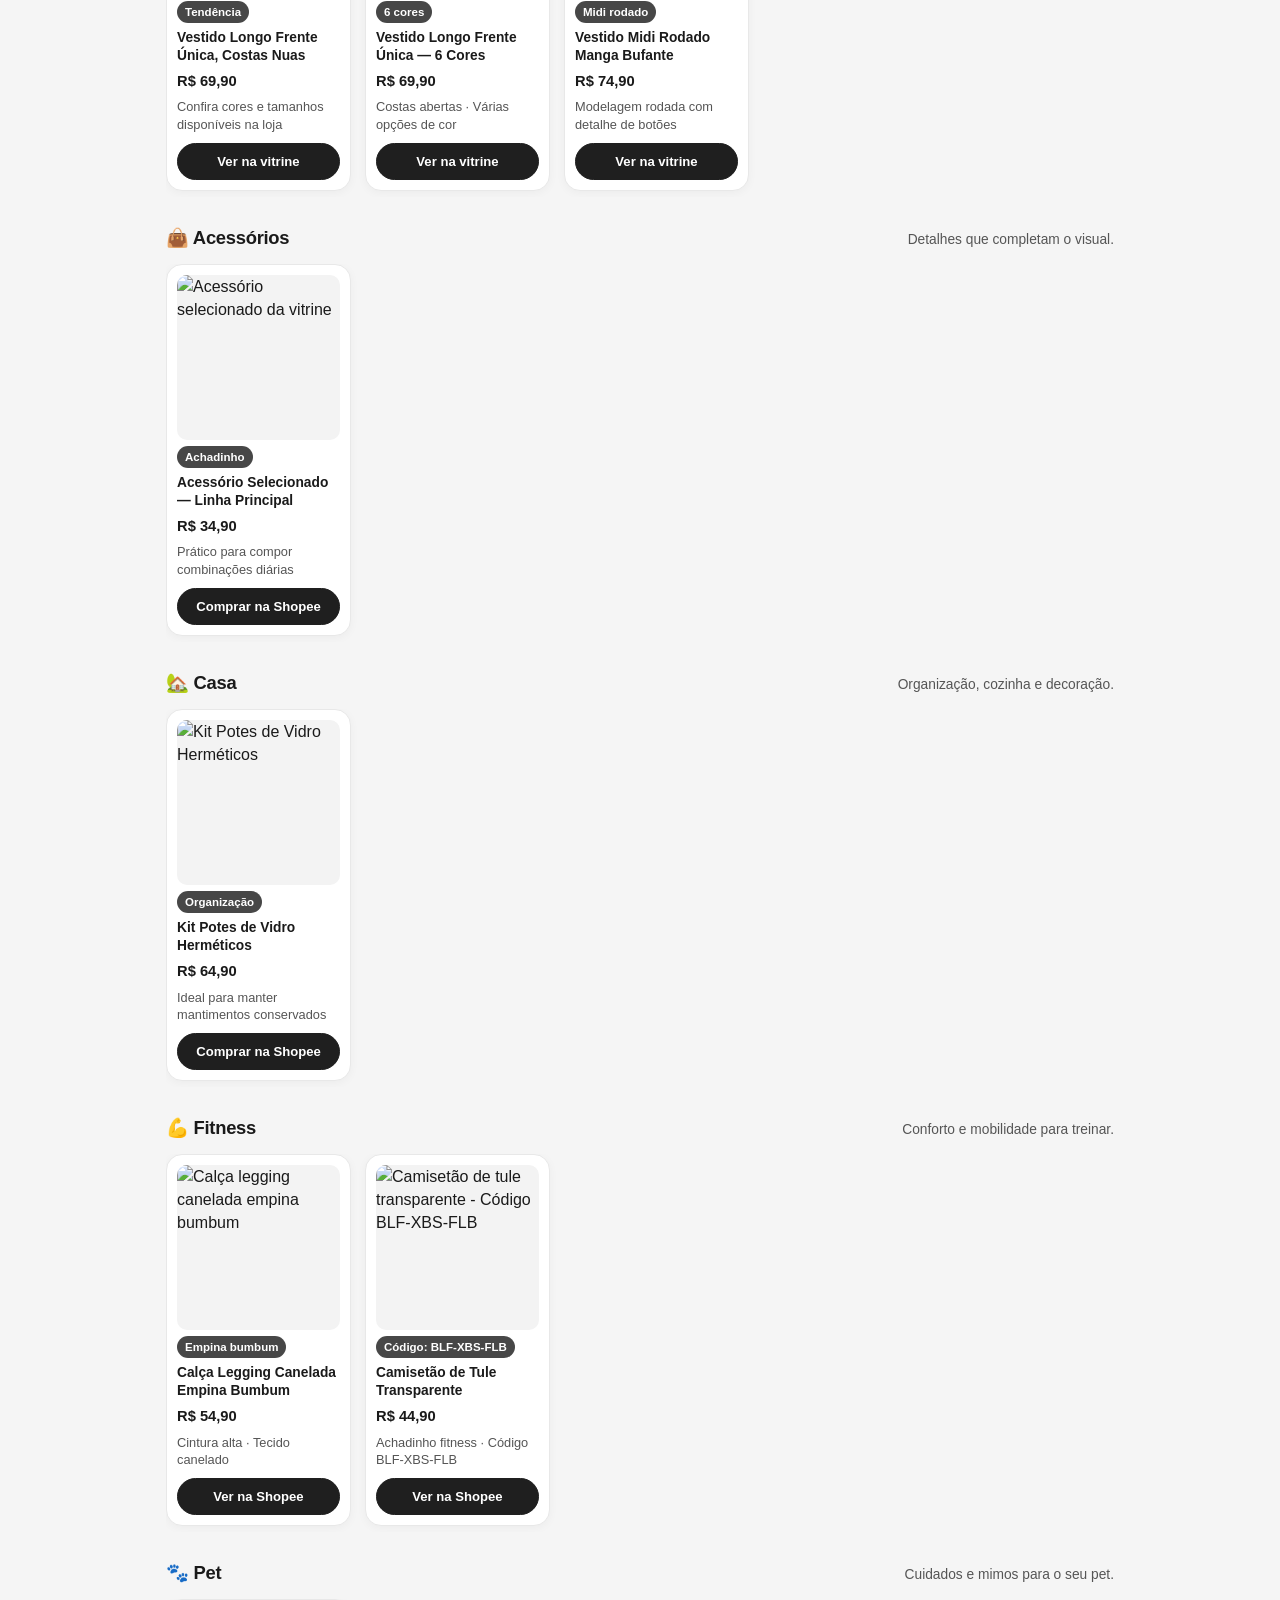
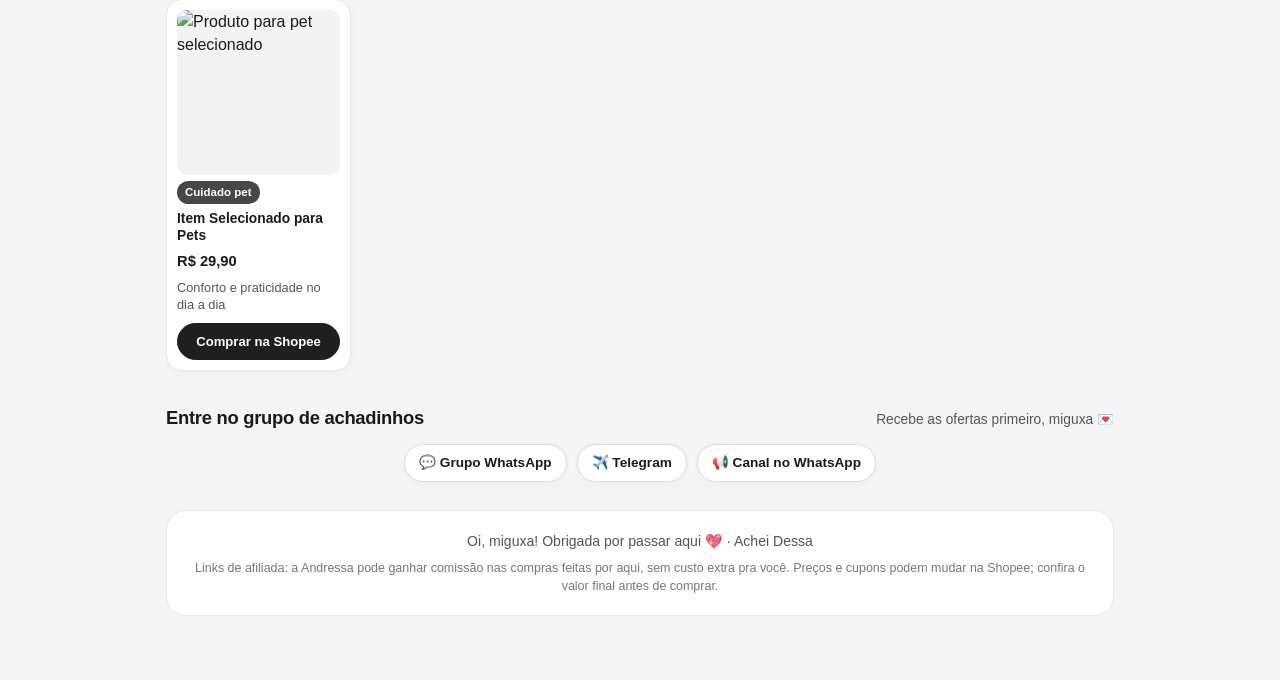
==== commit ad7e1975: "Update index.html" ====
--- a/vitrine-achei-dessa/index.html
+++ b/vitrine-achei-dessa/index.html
@@ -56,7 +56,6 @@
     <!-- 3. Atalhos rápidos por categoria (abaixo dos cupons) -->
     <section class="section-block" aria-label="Navegação por categorias">
       <div class="category-pills">
-        <a class="category-pill" href="#saude">💊 Saúde e Suplementos</a>
         <a class="category-pill" href="#achados-do-dia">⚡ Achados do dia</a>
         <a class="category-pill" href="#cupons">🎟️ Cupons</a>
         <a class="category-pill" href="#beleza">💄 Beleza</a>
@@ -65,6 +64,7 @@
         <a class="category-pill" href="#acessorios">👜 Acessórios</a>
         <a class="category-pill" href="#casa">🏡 Casa</a>
         <a class="category-pill" href="#fitness">💪 Fitness</a>
+         <a class="category-pill" href="#saude">💊 Saúde e Suplementos</a>
         <a class="category-pill" href="#pet">🐾 Pet</a>
         <a class="category-pill" href="#grupos">💬 Grupos</a>
       </div>
@@ -81,9 +81,9 @@
         <a class="story-card" href="https://shopee.com.br/product/335887870/40934390536?exp_group=rollout&gads_t_sig=[base64]&mmp_pid=an_18323360470&uls_trackid=57688b4c00l7&utm_campaign=id_315wRAiamNF&utm_content=----&utm_medium=affiliates&utm_source=an_18323360470&utm_term=fvt8e4gmgua7" target="_blank" rel="noopener noreferrer nofollow">
           <div class="story-media">
             <img src="imagens/natal-porta-sabonete.jpg" alt="Porta-sabonete em formato de árvore de Natal" />
-            <span class="story-overlay-label">Porta-sabonete de Natal</span>
-          </div>
-          <span class="story-caption">Porta-sabonete árvore de Natal</span>
+            <span class="story-overlay-label">Porta sabonete de Natal</span>
+          </div>
+          <span class="story-caption">Porta sabonete árvore de Natal</span>
           <strong class="story-price">R$ 49,90</strong>
           <span class="story-btn">Comprar na Shopee</span>
         </a>
@@ -263,7 +263,7 @@
 
         <article class="product-card">
           <div class="product-thumb">
-            <img src="imagens/Vestido Midi Rodado manga bufante.webp" alt="Vestido Midi Rodado manga bufante" />
+            <img src="imagens/Vestido Midi Rodado manga bufante.jpg" alt="Vestido Midi Rodado manga bufante" />
           </div>
           <span class="product-badge">Midi rodado</span>
           <h3 class="product-title">Vestido Midi Rodado Manga Bufante</h3>
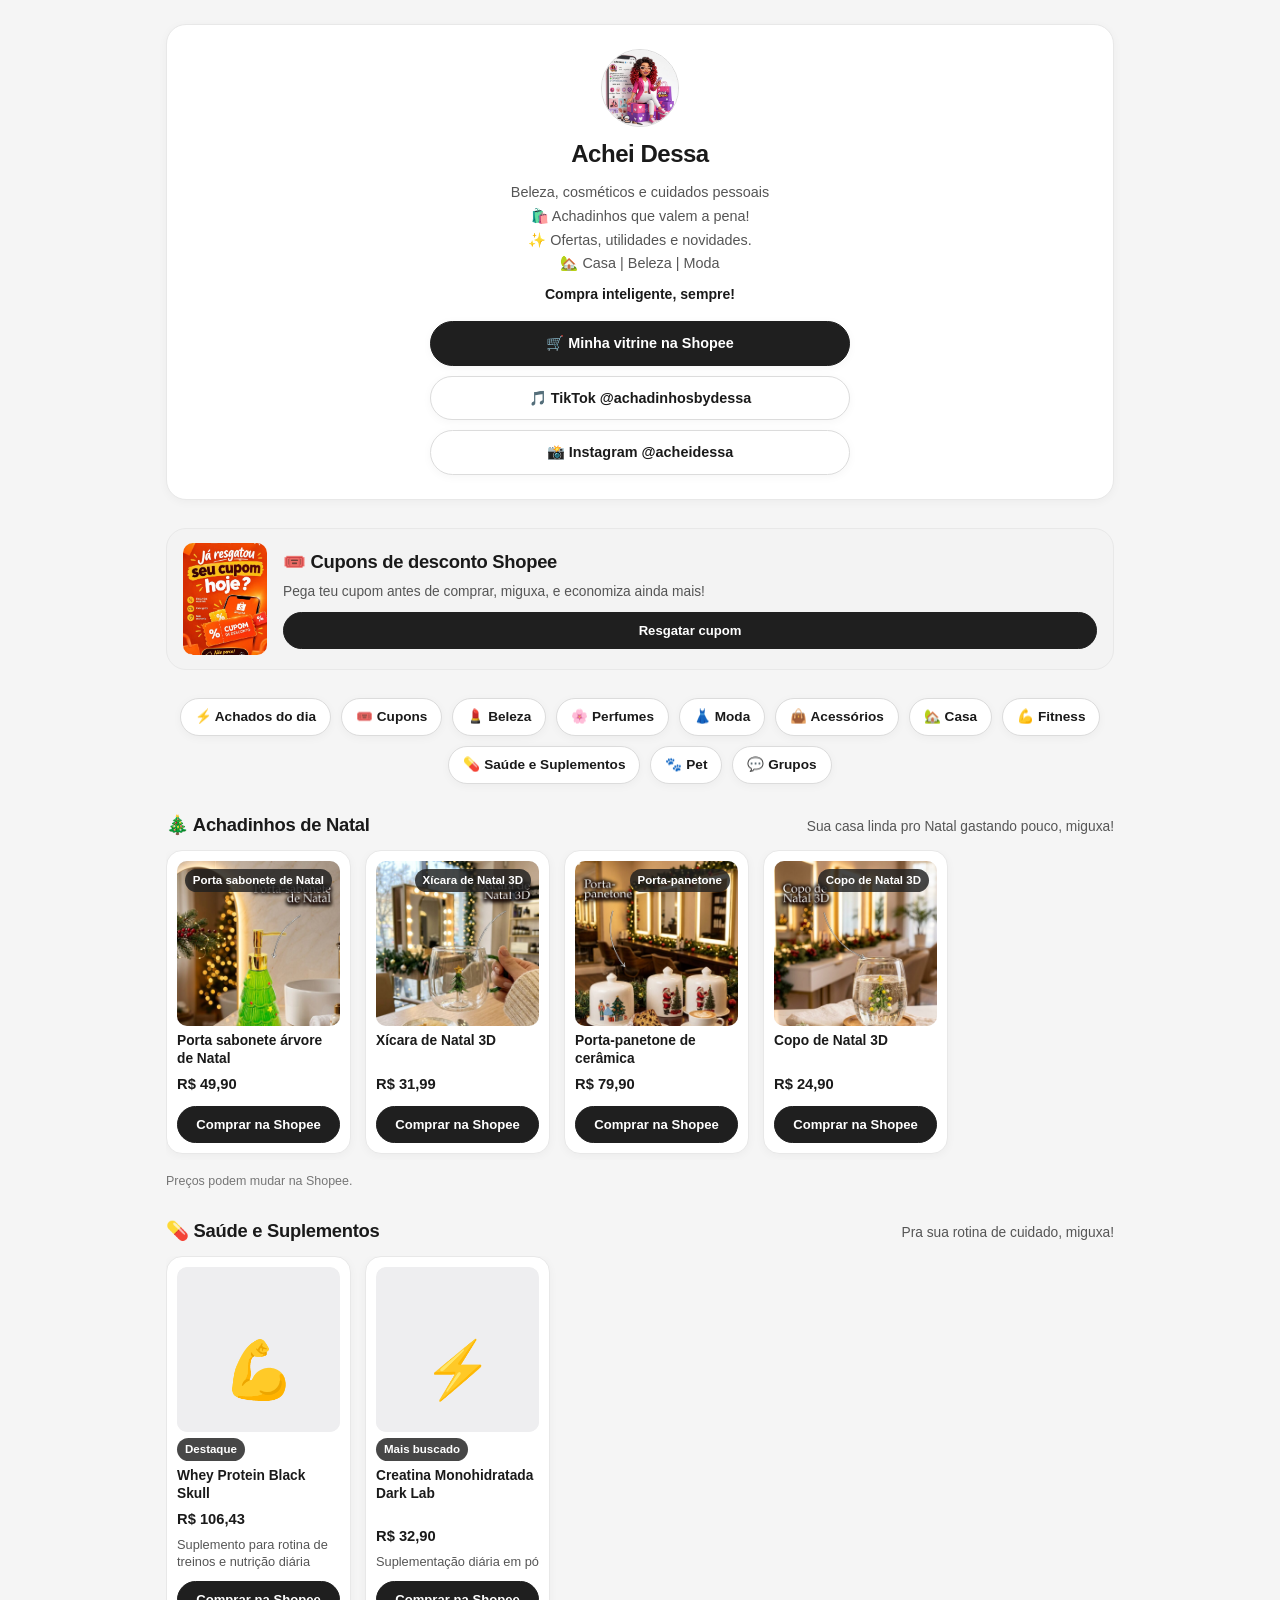
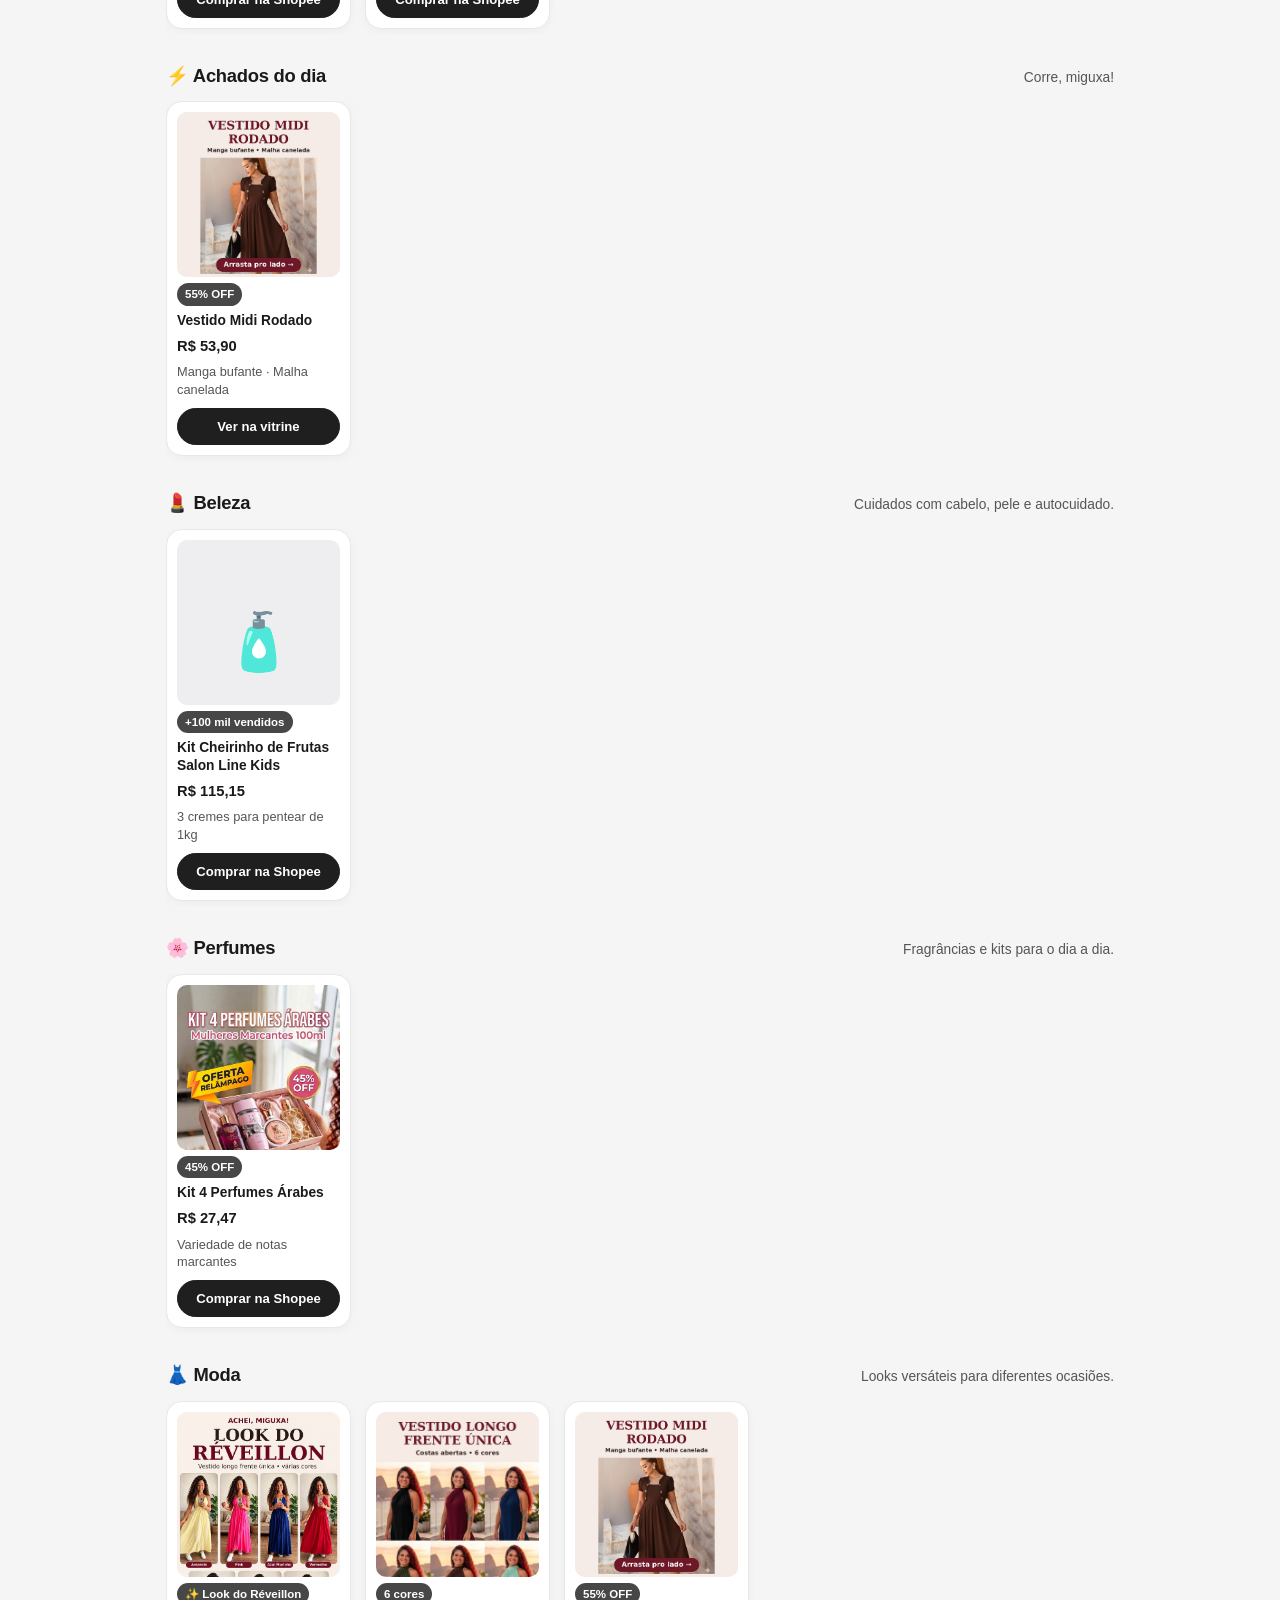
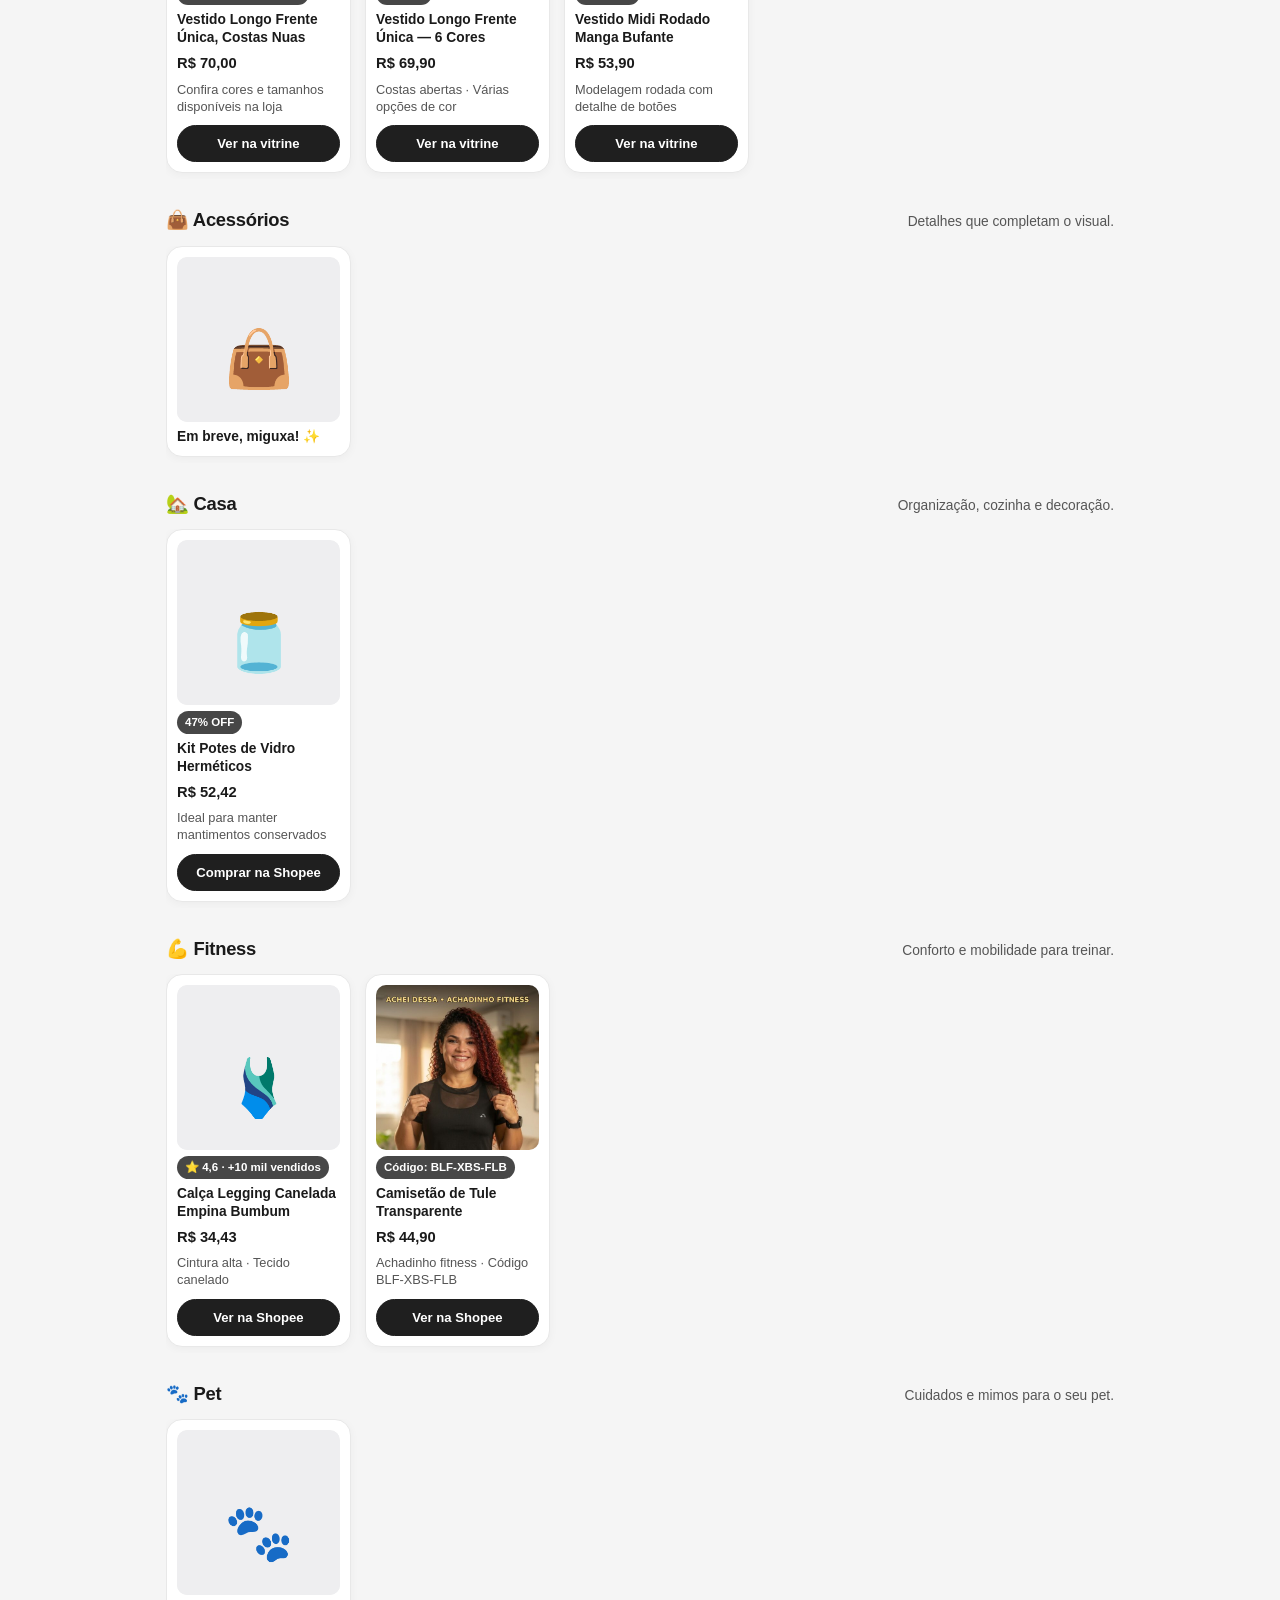
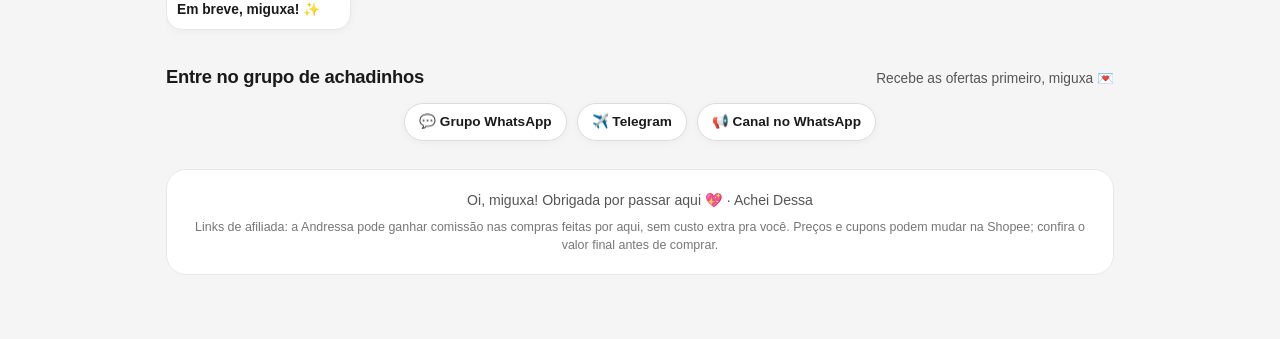
==== commit 3af4ee3e: "Vitrine igual à página da Hark" ====
--- a/vitrine-achei-dessa/index.html
+++ b/vitrine-achei-dessa/index.html
@@ -4,7 +4,7 @@
   <meta charset="UTF-8" />
   <meta name="viewport" content="width=device-width, initial-scale=1.0" />
   <title>Achei Dessa · Vitrine de achadinhos</title>
-  <link rel="stylesheet" href="style.css?v=34" />
+  <link rel="stylesheet" href="style.css?v=35" />
 </head>
 <body>
   <main class="main-container">
@@ -42,7 +42,7 @@
     <!-- 2. Cupons em cima dos Achadinhos de Natal -->
     <section id="cupons" class="section-block">
       <div class="coupon-banner">
-        <img src="imagens/Cupons de desconto Shopee.png" alt="Banner Shopee: Já resgatou seu cupom hoje?" />
+        <img src="imagens/banner-shopee.jpg" alt="Banner Shopee: Já resgatou seu cupom hoje?" />
         <div class="coupon-content">
           <h2 class="section-title">🎟️ Cupons de desconto Shopee</h2>
           <p class="section-subtitle">Pega teu cupom antes de comprar, miguxa, e economiza ainda mais!</p>
@@ -132,26 +132,26 @@
       <div class="carousel-track">
         <article class="product-card">
           <div class="product-thumb">
-            <img src="imagens/saude-whey.jpg" alt="Whey Protein Black Skull" />
+            <div class="thumb-emoji" role="img" aria-label="Whey Protein Black Skull">💪</div>
           </div>
           <span class="product-badge">Destaque</span>
           <h3 class="product-title">Whey Protein Black Skull</h3>
-          <p class="product-price">R$ 128,89</p>
+          <p class="product-price">R$ 106,43</p>
           <p class="product-meta">Suplemento para rotina de treinos e nutrição diária</p>
-          <a class="btn-cta" href="COLE_AQUI_LINK_SAUDE_1" target="_blank" rel="noopener noreferrer nofollow">
-            Comprar na Shopee
-          </a>
-        </article>
-
-        <article class="product-card">
-          <div class="product-thumb">
-            <img src="imagens/saude-creatina.jpg" alt="Creatina Monohidratada Dark Lab" />
+          <a class="btn-cta" href="https://collshp.com/achadinhosdbydessa?share_channel_code=1&amp;view=storefront" target="_blank" rel="noopener noreferrer nofollow">
+            Comprar na Shopee
+          </a>
+        </article>
+
+        <article class="product-card">
+          <div class="product-thumb">
+            <div class="thumb-emoji" role="img" aria-label="Creatina Monohidratada Dark Lab">⚡</div>
           </div>
           <span class="product-badge">Mais buscado</span>
           <h3 class="product-title">Creatina Monohidratada Dark Lab</h3>
-          <p class="product-price">R$ 44,90</p>
+          <p class="product-price">R$ 32,90</p>
           <p class="product-meta">Suplementação diária em pó</p>
-          <a class="btn-cta" href="COLE_AQUI_LINK_SAUDE_2" target="_blank" rel="noopener noreferrer nofollow">
+          <a class="btn-cta" href="https://collshp.com/achadinhosdbydessa?share_channel_code=1&amp;view=storefront" target="_blank" rel="noopener noreferrer nofollow">
             Comprar na Shopee
           </a>
         </article>
@@ -162,20 +162,20 @@
     <section id="achados-do-dia" class="section-block">
       <div class="section-header">
         <h2 class="section-title">⚡ Achados do dia</h2>
-        <p class="section-subtitle">Selecionados hoje para economizar com estilo.</p>
-      </div>
-
-      <div class="carousel-track">
-        <article class="product-card">
-          <div class="product-thumb">
-            <img src="imagens/achado-dia-1.jpg" alt="Achado do dia em destaque" />
-          </div>
-          <span class="product-badge">Oferta do dia</span>
-          <h3 class="product-title">Achado do Dia — Utilidade Selecionada</h3>
-          <p class="product-price">R$ 39,90</p>
-          <p class="product-meta">Atualize com o produto em destaque do dia</p>
-          <a class="btn-cta" href="COLE_AQUI_LINK_ACHADO_DIA_1" target="_blank" rel="noopener noreferrer nofollow">
-            Comprar na Shopee
+        <p class="section-subtitle">Corre, miguxa!</p>
+      </div>
+
+      <div class="carousel-track">
+        <article class="product-card">
+          <div class="product-thumb">
+            <img src="imagens/vestido-midi.jpg" alt="Vestido Midi Rodado manga bufante" />
+          </div>
+          <span class="product-badge">55% OFF</span>
+          <h3 class="product-title">Vestido Midi Rodado</h3>
+          <p class="product-price">R$ 53,90</p>
+          <p class="product-meta">Manga bufante · Malha canelada</p>
+          <a class="btn-cta" href="https://collshp.com/achadinhosdbydessa?share_channel_code=1&amp;view=storefront" target="_blank" rel="noopener noreferrer nofollow">
+            Ver na vitrine
           </a>
         </article>
       </div>
@@ -191,13 +191,13 @@
       <div class="carousel-track">
         <article class="product-card">
           <div class="product-thumb">
-            <img src="imagens/crems=s salon line kids.jpg" alt="Kit Cheirinho de Frutas Salon Line Kids, 3 cremes para pentear" />
+            <div class="thumb-emoji" role="img" aria-label="Kit Salon Line Kids">🧴</div>
           </div>
           <span class="product-badge">+100 mil vendidos</span>
           <h3 class="product-title">Kit Cheirinho de Frutas Salon Line Kids</h3>
           <p class="product-price">R$ 115,15</p>
           <p class="product-meta">3 cremes para pentear de 1kg</p>
-          <a class="btn-cta" href="COLE_AQUI_LINK_BELEZA_1" target="_blank" rel="noopener noreferrer nofollow">
+          <a class="btn-cta" href="https://collshp.com/achadinhosdbydessa?share_channel_code=1&amp;view=storefront" target="_blank" rel="noopener noreferrer nofollow">
             Comprar na Shopee
           </a>
         </article>
@@ -216,11 +216,11 @@
           <div class="product-thumb">
             <img src="imagens/perfumes-kit.jpg" alt="Kit 4 perfumes árabes" />
           </div>
-          <span class="product-badge">Seleção especial</span>
+          <span class="product-badge">45% OFF</span>
           <h3 class="product-title">Kit 4 Perfumes Árabes</h3>
-          <p class="product-price">R$ 89,90</p>
+          <p class="product-price">R$ 27,47</p>
           <p class="product-meta">Variedade de notas marcantes</p>
-          <a class="btn-cta" href="COLE_AQUI_LINK_PERFUMES_1" target="_blank" rel="noopener noreferrer nofollow">
+          <a class="btn-cta" href="https://collshp.com/achadinhosdbydessa?share_channel_code=1&amp;view=storefront" target="_blank" rel="noopener noreferrer nofollow">
             Comprar na Shopee
           </a>
         </article>
@@ -237,39 +237,39 @@
       <div class="carousel-track">
         <article class="product-card">
           <div class="product-thumb">
-            <img src="imagens/Vestido longo frente única, costas nuas.jpg" alt="Vestido longo frente única, costas nuas" />
-          </div>
-          <span class="product-badge">Tendência</span>
+            <img src="imagens/vestido-longo-reveillon.jpg" alt="Vestido longo frente única, costas nuas" />
+          </div>
+          <span class="product-badge">✨ Look do Réveillon</span>
           <h3 class="product-title">Vestido Longo Frente Única, Costas Nuas</h3>
-          <p class="product-price">R$ 69,90</p>
+          <p class="product-price">R$ 70,00</p>
           <p class="product-meta">Confira cores e tamanhos disponíveis na loja</p>
-          <a class="btn-cta" href="COLE_AQUI_LINK_MODA_1" target="_blank" rel="noopener noreferrer nofollow">
+          <a class="btn-cta" href="https://collshp.com/achadinhosdbydessa?share_channel_code=1&amp;view=storefront" target="_blank" rel="noopener noreferrer nofollow">
             Ver na vitrine
           </a>
         </article>
 
         <article class="product-card">
           <div class="product-thumb">
-            <img src="imagens/Vestido longo frente única, costas nuas (1).jpg" alt="Vestido longo frente única costas abertas em 6 cores" />
+            <img src="imagens/vestido-longo-6-cores.jpg" alt="Vestido longo frente única costas abertas em 6 cores" />
           </div>
           <span class="product-badge">6 cores</span>
           <h3 class="product-title">Vestido Longo Frente Única — 6 Cores</h3>
           <p class="product-price">R$ 69,90</p>
           <p class="product-meta">Costas abertas · Várias opções de cor</p>
-          <a class="btn-cta" href="COLE_AQUI_LINK_MODA_2" target="_blank" rel="noopener noreferrer nofollow">
+          <a class="btn-cta" href="https://collshp.com/achadinhosdbydessa?share_channel_code=1&amp;view=storefront" target="_blank" rel="noopener noreferrer nofollow">
             Ver na vitrine
           </a>
         </article>
 
         <article class="product-card">
           <div class="product-thumb">
-            <img src="imagens/Vestido Midi Rodado manga bufante.jpg" alt="Vestido Midi Rodado manga bufante" />
-          </div>
-          <span class="product-badge">Midi rodado</span>
+            <img src="imagens/vestido-midi.jpg" alt="Vestido Midi Rodado manga bufante" />
+          </div>
+          <span class="product-badge">55% OFF</span>
           <h3 class="product-title">Vestido Midi Rodado Manga Bufante</h3>
-          <p class="product-price">R$ 74,90</p>
+          <p class="product-price">R$ 53,90</p>
           <p class="product-meta">Modelagem rodada com detalhe de botões</p>
-          <a class="btn-cta" href="COLE_AQUI_LINK_MODA_3" target="_blank" rel="noopener noreferrer nofollow">
+          <a class="btn-cta" href="https://collshp.com/achadinhosdbydessa?share_channel_code=1&amp;view=storefront" target="_blank" rel="noopener noreferrer nofollow">
             Ver na vitrine
           </a>
         </article>
@@ -286,15 +286,9 @@
       <div class="carousel-track">
         <article class="product-card">
           <div class="product-thumb">
-            <img src="imagens/acessorios-1.jpg" alt="Acessório selecionado da vitrine" />
-          </div>
-          <span class="product-badge">Achadinho</span>
-          <h3 class="product-title">Acessório Selecionado — Linha Principal</h3>
-          <p class="product-price">R$ 34,90</p>
-          <p class="product-meta">Prático para compor combinações diárias</p>
-          <a class="btn-cta" href="COLE_AQUI_LINK_ACESSORIOS_1" target="_blank" rel="noopener noreferrer nofollow">
-            Comprar na Shopee
-          </a>
+            <div class="thumb-emoji" role="img" aria-label="Acessórios">👜</div>
+          </div>
+          <h3 class="product-title">Em breve, miguxa! ✨</h3>
         </article>
       </div>
     </section>
@@ -309,13 +303,13 @@
       <div class="carousel-track">
         <article class="product-card">
           <div class="product-thumb">
-            <img src="imagens/Kit Potes de Vidro Herméticos.webp" alt="Kit Potes de Vidro Herméticos" />
-          </div>
-          <span class="product-badge">Organização</span>
+            <div class="thumb-emoji" role="img" aria-label="Kit Potes de Vidro Herméticos">🫙</div>
+          </div>
+          <span class="product-badge">47% OFF</span>
           <h3 class="product-title">Kit Potes de Vidro Herméticos</h3>
-          <p class="product-price">R$ 64,90</p>
+          <p class="product-price">R$ 52,42</p>
           <p class="product-meta">Ideal para manter mantimentos conservados</p>
-          <a class="btn-cta" href="COLE_AQUI_LINK_CASA_1" target="_blank" rel="noopener noreferrer nofollow">
+          <a class="btn-cta" href="https://collshp.com/achadinhosdbydessa?share_channel_code=1&amp;view=storefront" target="_blank" rel="noopener noreferrer nofollow">
             Comprar na Shopee
           </a>
         </article>
@@ -332,26 +326,26 @@
       <div class="carousel-track">
         <article class="product-card">
           <div class="product-thumb">
-            <img src="imagens/Calça legging canelada empina bumbum.jpg" alt="Calça legging canelada empina bumbum" />
-          </div>
-          <span class="product-badge">Empina bumbum</span>
+            <div class="thumb-emoji" role="img" aria-label="Calça legging canelada">🩱</div>
+          </div>
+          <span class="product-badge">⭐ 4,6 · +10 mil vendidos</span>
           <h3 class="product-title">Calça Legging Canelada Empina Bumbum</h3>
-          <p class="product-price">R$ 54,90</p>
+          <p class="product-price">R$ 34,43</p>
           <p class="product-meta">Cintura alta · Tecido canelado</p>
-          <a class="btn-cta" href="COLE_AQUI_LINK_FITNESS_1" target="_blank" rel="noopener noreferrer nofollow">
+          <a class="btn-cta" href="https://collshp.com/achadinhosdbydessa?share_channel_code=1&amp;view=storefront" target="_blank" rel="noopener noreferrer nofollow">
             Ver na Shopee
           </a>
         </article>
 
         <article class="product-card">
           <div class="product-thumb">
-            <img src="imagens/Camisetão de tule transparente.jpg" alt="Camisetão de tule transparente - Código BLF-XBS-FLB" />
+            <img src="imagens/camisetao-tule.jpg" alt="Camisetão de tule transparente - Código BLF-XBS-FLB" />
           </div>
           <span class="product-badge">Código: BLF-XBS-FLB</span>
           <h3 class="product-title">Camisetão de Tule Transparente</h3>
           <p class="product-price">R$ 44,90</p>
           <p class="product-meta">Achadinho fitness · Código BLF-XBS-FLB</p>
-          <a class="btn-cta" href="COLE_AQUI_LINK_FITNESS_2" target="_blank" rel="noopener noreferrer nofollow">
+          <a class="btn-cta" href="https://collshp.com/achadinhosdbydessa?share_channel_code=1&amp;view=storefront" target="_blank" rel="noopener noreferrer nofollow">
             Ver na Shopee
           </a>
         </article>
@@ -368,15 +362,9 @@
       <div class="carousel-track">
         <article class="product-card">
           <div class="product-thumb">
-            <img src="imagens/pet-1.jpg" alt="Produto para pet selecionado" />
-          </div>
-          <span class="product-badge">Cuidado pet</span>
-          <h3 class="product-title">Item Selecionado para Pets</h3>
-          <p class="product-price">R$ 29,90</p>
-          <p class="product-meta">Conforto e praticidade no dia a dia</p>
-          <a class="btn-cta" href="COLE_AQUI_LINK_PET_1" target="_blank" rel="noopener noreferrer nofollow">
-            Comprar na Shopee
-          </a>
+            <div class="thumb-emoji" role="img" aria-label="Pet">🐾</div>
+          </div>
+          <h3 class="product-title">Em breve, miguxa! ✨</h3>
         </article>
       </div>
     </section>
--- a/vitrine-achei-dessa/style.css
+++ b/vitrine-achei-dessa/style.css
@@ -1,485 +1,506 @@
-:root {
-  --bg-page: #f5f5f5;
-  --bg-surface: #ffffff;
-  --bg-card-soft: #f3f3f3;
-  --bg-dark: #1f1f1f;
-  --bg-dark-hover: #323232;
-
-  --text-primary: #1a1a1a;
-  --text-secondary: #555555;
-  --text-muted: #767676;
-  --text-inverse: #ffffff;
-
-  --border-pill: #dcdcdc;
-  --border-card: #e8e8e8;
-
-  --radius-sm: 10px;
-  --radius-md: 16px;
-  --radius-lg: 20px;
-  --radius-pill: 9999px;
-
-  --shadow-soft: 0 2px 10px rgba(0, 0, 0, 0.04);
-  --shadow-md: 0 10px 24px rgba(0, 0, 0, 0.08);
-  --font-main: "Inter", -apple-system, BlinkMacSystemFont, "Segoe UI", Roboto, sans-serif;
-}
-
-*,
-*::before,
-*::after {
-  box-sizing: border-box;
-  margin: 0;
-  padding: 0;
-}
-
-html {
-  scroll-behavior: smooth;
-  color-scheme: light;
-}
-
-body {
-  font-family: var(--font-main);
-  background-color: var(--bg-page);
-  color: var(--text-primary);
-  line-height: 1.45;
-  -webkit-font-smoothing: antialiased;
-}
-
-img {
-  display: block;
-  max-width: 100%;
-  height: auto;
-}
-
-a {
-  color: inherit;
-  text-decoration: none;
-}
-
-.main-container {
-  width: 100%;
-  max-width: 980px;
-  margin: 0 auto;
-  padding: 24px 16px 64px;
-  display: flex;
-  flex-direction: column;
-  gap: 28px;
-}
-
-/* Cabeçalho do perfil */
-.profile-header {
-  background-color: var(--bg-surface);
-  border: 1px solid var(--border-card);
-  border-radius: var(--radius-lg);
-  padding: 24px 20px;
-  box-shadow: var(--shadow-soft);
-  text-align: center;
-  display: flex;
-  flex-direction: column;
-  align-items: center;
-  gap: 10px;
-}
-
-.profile-avatar {
-  width: 78px;
-  height: 78px;
-  border-radius: 50%;
-  object-fit: cover;
-  border: 1px solid var(--border-pill);
-  flex-shrink: 0;
-}
-
-.profile-title {
-  font-size: 1.5rem;
-  font-weight: 700;
-  letter-spacing: -0.02em;
-  color: var(--text-primary);
-}
-
-.profile-bio-list {
-  list-style: none;
-  display: flex;
-  flex-direction: column;
-  gap: 3px;
-  font-size: 0.9rem;
-  color: var(--text-secondary);
-}
-
-.profile-tagline {
-  font-size: 0.88rem;
-  font-weight: 700;
-  color: var(--text-primary);
-}
-
-.action-stack {
-  width: 100%;
-  max-width: 420px;
-  margin-top: 6px;
-  display: flex;
-  flex-direction: column;
-  gap: 10px;
-}
-
-.action-btn,
-.btn-topo {
-  display: flex;
-  align-items: center;
-  justify-content: center;
-  gap: 8px;
-  width: 100%;
-  min-height: 42px;
-  padding: 11px 16px;
-  border-radius: var(--radius-pill);
-  background-color: var(--bg-surface);
-  border: 1px solid var(--border-pill);
-  font-size: 0.9rem;
-  font-weight: 600;
-  color: var(--text-primary);
-  box-shadow: var(--shadow-soft);
-  transition: background-color 0.15s ease, transform 0.15s ease;
-}
-
-.action-btn:hover,
-.btn-topo:hover {
-  background-color: var(--bg-card-soft);
-  transform: translateY(-1px);
-}
-
-.action-btn--primary {
-  background-color: var(--bg-dark);
-  border-color: var(--bg-dark);
-  color: var(--text-inverse);
-}
-
-.action-btn--primary:hover {
-  background-color: var(--bg-dark-hover);
-  color: var(--text-inverse);
-}
-
-/* Pílulas de categoria */
-.category-pills,
-.groups-row {
-  display: flex;
-  flex-wrap: wrap;
-  justify-content: center;
-  gap: 10px;
-}
-
-.category-pill {
-  display: inline-flex;
-  align-items: center;
-  justify-content: center;
-  min-height: 36px;
-  padding: 8px 14px;
-  border-radius: var(--radius-pill);
-  background-color: var(--bg-surface);
-  border: 1px solid var(--border-pill);
-  font-size: 0.85rem;
-  font-weight: 600;
-  color: var(--text-primary);
-  box-shadow: var(--shadow-soft);
-  transition: background-color 0.15s ease, border-color 0.15s ease, color 0.15s ease, transform 0.15s ease;
-}
-
-.category-pill:hover {
-  background-color: var(--bg-dark);
-  border-color: var(--bg-dark);
-  color: var(--text-inverse);
-  transform: translateY(-1px);
-}
-
-/* Seções */
-.section-block {
-  display: flex;
-  flex-direction: column;
-  gap: 12px;
-}
-
-.section-header,
-.section-header-inline {
-  display: flex;
-  flex-wrap: wrap;
-  align-items: baseline;
-  justify-content: space-between;
-  gap: 8px 12px;
-}
-
-.section-title {
-  font-size: 1.15rem;
-  font-weight: 700;
-  letter-spacing: -0.015em;
-  display: inline-flex;
-  align-items: center;
-  gap: 6px;
-}
-
-.section-subtitle {
-  font-size: 0.86rem;
-  color: var(--text-secondary);
-}
-
-/* Banner de Cupons */
-.coupon-banner {
-  background-color: var(--bg-card-soft);
-  border: 1px solid var(--border-card);
-  border-radius: var(--radius-lg);
-  padding: 14px 16px;
-  display: flex;
-  align-items: center;
-  gap: 16px;
-}
-
-.coupon-banner img {
-  width: 84px;
-  height: 112px;
-  border-radius: var(--radius-sm);
-  object-fit: cover;
-  flex-shrink: 0;
-}
-
-.coupon-content {
-  flex: 1;
-  display: flex;
-  flex-direction: column;
-  gap: 6px;
-}
-
-/* Carrossel horizontal */
-.carousel-track {
-  display: flex;
-  gap: 14px;
-  overflow-x: auto;
-  scroll-snap-type: x mandatory;
-  padding-bottom: 6px;
-  scrollbar-width: none;
-}
-
-.carousel-track::-webkit-scrollbar {
-  display: none;
-}
-
-/* Padrão original do Achadinhos de Natal aplicado também aos cards das categorias */
-.story-card,
-.product-card {
-  flex: 0 0 185px;
-  width: 185px;
-  scroll-snap-align: start;
-  background-color: var(--bg-surface);
-  border: 1px solid var(--border-card);
-  border-radius: var(--radius-md);
-  padding: 10px;
-  box-shadow: var(--shadow-soft);
-  display: flex;
-  flex-direction: column;
-  gap: 6px;
-  transition: transform 0.15s ease;
-}
-
-.story-card:hover,
-.product-card:hover {
-  transform: translateY(-2px);
-}
-
-.story-media,
-.product-thumb {
-  position: relative;
-  width: 100%;
-  height: 165px;
-  max-height: 165px;
-  border-radius: var(--radius-sm);
-  overflow: hidden;
-  background-color: var(--bg-card-soft);
-}
-
-.story-media img,
-.product-thumb img,
-.card-img {
-  width: 100%;
-  height: 100%;
-  max-height: 165px;
-  object-fit: cover;
-  object-position: top center;
-}
-
-.story-overlay-label,
-.product-badge {
-  align-self: flex-start;
-  background-color: rgba(31, 31, 31, 0.82);
-  color: var(--text-inverse);
-  font-size: 0.72rem;
-  font-weight: 600;
-  padding: 3px 8px;
-  border-radius: var(--radius-pill);
-}
-
-.story-overlay-label {
-  position: absolute;
-  top: 8px;
-  right: 8px;
-}
-
-.story-caption,
-.product-title {
-  font-size: 0.86rem;
-  font-weight: 600;
-  color: var(--text-primary);
-  line-height: 1.3;
-}
-
-.story-price,
-.product-price {
-  font-size: 0.92rem;
-  font-weight: 700;
-  color: var(--text-primary);
-  margin-top: auto;
-}
-
-.product-meta {
-  font-size: 0.8rem;
-  color: var(--text-secondary);
-  line-height: 1.35;
-}
-
-/* Botões de compra nos cards de Achadinhos de Natal (.story-btn) e categorias (.btn-cta / .btn-link) */
-.story-btn,
-.btn-cta,
-.btn-link {
-  display: flex;
-  align-items: center;
-  justify-content: center;
-  width: 100%;
-  min-height: 36px;
-  margin-top: 4px;
-  padding: 8px 12px;
-  border-radius: var(--radius-pill);
-  background-color: var(--bg-dark);
-  border: 1px solid var(--bg-dark);
-  color: var(--text-inverse);
-  font-size: 0.82rem;
-  font-weight: 600;
-  cursor: pointer;
-  transition: background-color 0.15s ease, transform 0.15s ease;
-}
-
-.story-card:hover .story-btn,
-.btn-cta:hover,
-.btn-link:hover {
-  background-color: var(--bg-dark-hover);
-  border-color: var(--bg-dark-hover);
-  color: var(--text-inverse);
-  transform: translateY(-1px);
-}
-
-.disclaimer-note {
-  font-size: 0.78rem;
-  color: var(--text-muted);
-}
-
-/* Rodapé */
-.page-footer {
-  background-color: var(--bg-surface);
-  border: 1px solid var(--border-card);
-  border-radius: var(--radius-lg);
-  padding: 20px 18px;
-  text-align: center;
-  display: flex;
-  flex-direction: column;
-  gap: 8px;
-  font-size: 0.88rem;
-  color: var(--text-secondary);
-}
-
-@media (max-width: 540px) {
-  .coupon-banner {
-    flex-direction: column;
-    align-items: flex-start;
-  }
-
-  .coupon-banner img {
-    width: 100%;
-    height: 150px;
-  }
-}
-
-/* Trava global final */
-header img,
-.profile-header img,
-.profile-avatar,
-img.profile-avatar,
-.avatar,
-img.avatar {
-  width: 78px !important;
-  height: 78px !important;
-  max-width: 78px !important;
-  max-height: 78px !important;
-  border-radius: 50% !important;
-  object-fit: cover !important;
-  object-position: top center !important;
-  flex-shrink: 0 !important;
-}
-
-.story-media img,
-.product-thumb img,
-.card-img,
-img.card-img {
-  width: 100% !important;
-  height: 165px !important;
-  max-height: 165px !important;
-  object-fit: cover !important;
-  object-position: top center !important;
-}
-
-.story-card,
-.product-card {
-  flex: 0 0 185px !important;
-  width: 185px !important;
-}
-
-.story-btn,
-.btn-cta,
-a.btn-cta,
-.btn-link,
-a.btn-link {
-  display: flex !important;
-  align-items: center !important;
-  justify-content: center !important;
-  width: 100% !important;
-  min-height: 36px !important;
-  padding: 8px 12px !important;
-  border-radius: 9999px !important;
-  background-color: #1f1f1f !important;
-  border: 1px solid #1f1f1f !important;
-  color: #ffffff !important;
-  text-decoration: none !important;
-}
-
-.category-pill,
-a.category-pill {
-  display: inline-flex !important;
-  width: auto !important;
-  min-height: 36px !important;
-  padding: 8px 14px !important;
-  background-color: #ffffff !important;
-  color: #1a1a1a !important;
-  border: 1px solid #dcdcdc !important;
-}
-
-.action-btn,
-a.action-btn,
-.btn-topo,
-a.btn-topo {
-  display: flex !important;
-  width: 100% !important;
-  min-height: 42px !important;
-  padding: 11px 16px !important;
-  border-radius: 9999px !important;
-  background-color: #ffffff !important;
-  color: #1a1a1a !important;
-  border: 1px solid #dcdcdc !important;
-}
-
-.action-btn--primary,
-a.action-btn--primary {
-  background-color: #1f1f1f !important;
-  color: #ffffff !important;
-  border-color: #1f1f1f !important;
-}
+:root {
+  --bg-page: #f5f5f5;
+  --bg-surface: #ffffff;
+  --bg-card-soft: #f3f3f3;
+  --bg-dark: #1f1f1f;
+  --bg-dark-hover: #323232;
+
+  --text-primary: #1a1a1a;
+  --text-secondary: #555555;
+  --text-muted: #767676;
+  --text-inverse: #ffffff;
+
+  --border-pill: #dcdcdc;
+  --border-card: #e8e8e8;
+
+  --radius-sm: 10px;
+  --radius-md: 16px;
+  --radius-lg: 20px;
+  --radius-pill: 9999px;
+
+  --shadow-soft: 0 2px 10px rgba(0, 0, 0, 0.04);
+  --shadow-md: 0 10px 24px rgba(0, 0, 0, 0.08);
+  --font-main: "Inter", -apple-system, BlinkMacSystemFont, "Segoe UI", Roboto, sans-serif;
+}
+
+*,
+*::before,
+*::after {
+  box-sizing: border-box;
+  margin: 0;
+  padding: 0;
+}
+
+html {
+  scroll-behavior: smooth;
+  color-scheme: light;
+}
+
+body {
+  font-family: var(--font-main);
+  background-color: var(--bg-page);
+  color: var(--text-primary);
+  line-height: 1.45;
+  -webkit-font-smoothing: antialiased;
+}
+
+img {
+  display: block;
+  max-width: 100%;
+  height: auto;
+}
+
+a {
+  color: inherit;
+  text-decoration: none;
+}
+
+.main-container {
+  width: 100%;
+  max-width: 980px;
+  margin: 0 auto;
+  padding: 24px 16px 64px;
+  display: flex;
+  flex-direction: column;
+  gap: 28px;
+}
+
+/* Cabeçalho do perfil */
+.profile-header {
+  background-color: var(--bg-surface);
+  border: 1px solid var(--border-card);
+  border-radius: var(--radius-lg);
+  padding: 24px 20px;
+  box-shadow: var(--shadow-soft);
+  text-align: center;
+  display: flex;
+  flex-direction: column;
+  align-items: center;
+  gap: 10px;
+}
+
+.profile-avatar {
+  width: 78px;
+  height: 78px;
+  border-radius: 50%;
+  object-fit: cover;
+  border: 1px solid var(--border-pill);
+  flex-shrink: 0;
+}
+
+.profile-title {
+  font-size: 1.5rem;
+  font-weight: 700;
+  letter-spacing: -0.02em;
+  color: var(--text-primary);
+}
+
+.profile-bio-list {
+  list-style: none;
+  display: flex;
+  flex-direction: column;
+  gap: 3px;
+  font-size: 0.9rem;
+  color: var(--text-secondary);
+}
+
+.profile-tagline {
+  font-size: 0.88rem;
+  font-weight: 700;
+  color: var(--text-primary);
+}
+
+.action-stack {
+  width: 100%;
+  max-width: 420px;
+  margin-top: 6px;
+  display: flex;
+  flex-direction: column;
+  gap: 10px;
+}
+
+.action-btn,
+.btn-topo {
+  display: flex;
+  align-items: center;
+  justify-content: center;
+  gap: 8px;
+  width: 100%;
+  min-height: 42px;
+  padding: 11px 16px;
+  border-radius: var(--radius-pill);
+  background-color: var(--bg-surface);
+  border: 1px solid var(--border-pill);
+  font-size: 0.9rem;
+  font-weight: 600;
+  color: var(--text-primary);
+  box-shadow: var(--shadow-soft);
+  transition: background-color 0.15s ease, transform 0.15s ease;
+}
+
+.action-btn:hover,
+.btn-topo:hover {
+  background-color: var(--bg-card-soft);
+  transform: translateY(-1px);
+}
+
+.action-btn--primary {
+  background-color: var(--bg-dark);
+  border-color: var(--bg-dark);
+  color: var(--text-inverse);
+}
+
+.action-btn--primary:hover {
+  background-color: var(--bg-dark-hover);
+  color: var(--text-inverse);
+}
+
+/* Pílulas de categoria */
+.category-pills,
+.groups-row {
+  display: flex;
+  flex-wrap: wrap;
+  justify-content: center;
+  gap: 10px;
+}
+
+.category-pill {
+  display: inline-flex;
+  align-items: center;
+  justify-content: center;
+  min-height: 36px;
+  padding: 8px 14px;
+  border-radius: var(--radius-pill);
+  background-color: var(--bg-surface);
+  border: 1px solid var(--border-pill);
+  font-size: 0.85rem;
+  font-weight: 600;
+  color: var(--text-primary);
+  box-shadow: var(--shadow-soft);
+  transition: background-color 0.15s ease, border-color 0.15s ease, color 0.15s ease, transform 0.15s ease;
+}
+
+.category-pill:hover {
+  background-color: var(--bg-dark);
+  border-color: var(--bg-dark);
+  color: var(--text-inverse);
+  transform: translateY(-1px);
+}
+
+/* Seções */
+.section-block {
+  display: flex;
+  flex-direction: column;
+  gap: 12px;
+}
+
+.section-header,
+.section-header-inline {
+  display: flex;
+  flex-wrap: wrap;
+  align-items: baseline;
+  justify-content: space-between;
+  gap: 8px 12px;
+}
+
+.section-title {
+  font-size: 1.15rem;
+  font-weight: 700;
+  letter-spacing: -0.015em;
+  display: inline-flex;
+  align-items: center;
+  gap: 6px;
+}
+
+.section-subtitle {
+  font-size: 0.86rem;
+  color: var(--text-secondary);
+}
+
+/* Banner de Cupons */
+.coupon-banner {
+  background-color: var(--bg-card-soft);
+  border: 1px solid var(--border-card);
+  border-radius: var(--radius-lg);
+  padding: 14px 16px;
+  display: flex;
+  align-items: center;
+  gap: 16px;
+}
+
+.coupon-banner img {
+  width: 84px;
+  height: 112px;
+  border-radius: var(--radius-sm);
+  object-fit: cover;
+  flex-shrink: 0;
+}
+
+.coupon-content {
+  flex: 1;
+  display: flex;
+  flex-direction: column;
+  gap: 6px;
+}
+.banner-shopee-container {
+  max-width: 480px;
+  margin: 16px auto;
+  padding: 0 12px;
+}
+
+.banner-shopee-img {
+  width: 100%;
+  height: auto;
+  display: block;
+  border-radius: 16px;
+  box-shadow: 0 4px 12px rgba(0, 0, 0, 0.15);
+  transition: transform 0.2s ease;
+}
+
+.banner-shopee-img:hover {
+  transform: scale(1.02);
+}
+
+/* Carrossel horizontal */
+.carousel-track {
+  display: flex;
+  gap: 14px;
+  overflow-x: auto;
+  scroll-snap-type: x mandatory;
+  padding-bottom: 6px;
+  scrollbar-width: none;
+}
+
+.carousel-track::-webkit-scrollbar {
+  display: none;
+}
+
+/* Padrão original do Achadinhos de Natal aplicado também aos cards das categorias */
+.story-card,
+.product-card {
+  flex: 0 0 185px;
+  width: 185px;
+  scroll-snap-align: start;
+  background-color: var(--bg-surface);
+  border: 1px solid var(--border-card);
+  border-radius: var(--radius-md);
+  padding: 10px;
+  box-shadow: var(--shadow-soft);
+  display: flex;
+  flex-direction: column;
+  gap: 6px;
+  transition: transform 0.15s ease;
+}
+
+.story-card:hover,
+.product-card:hover {
+  transform: translateY(-2px);
+}
+
+.story-media,
+.product-thumb {
+  position: relative;
+  width: 100%;
+  height: 165px;
+  max-height: 165px;
+  border-radius: var(--radius-sm);
+  overflow: hidden;
+  background-color: var(--bg-card-soft);
+}
+
+.story-media img,
+.product-thumb img,
+.card-img {
+  width: 100%;
+  height: 100%;
+  max-height: 165px;
+  object-fit: cover;
+  object-position: top center;
+}
+
+.story-overlay-label,
+.product-badge {
+  align-self: flex-start;
+  background-color: rgba(31, 31, 31, 0.82);
+  color: var(--text-inverse);
+  font-size: 0.72rem;
+  font-weight: 600;
+  padding: 3px 8px;
+  border-radius: var(--radius-pill);
+}
+
+.story-overlay-label {
+  position: absolute;
+  top: 8px;
+  right: 8px;
+}
+
+.story-caption,
+.product-title {
+  font-size: 0.86rem;
+  font-weight: 600;
+  color: var(--text-primary);
+  line-height: 1.3;
+}
+
+.story-price,
+.product-price {
+  font-size: 0.92rem;
+  font-weight: 700;
+  color: var(--text-primary);
+  margin-top: auto;
+}
+
+.product-meta {
+  font-size: 0.8rem;
+  color: var(--text-secondary);
+  line-height: 1.35;
+}
+
+/* Botões de compra nos cards de Achadinhos de Natal (.story-btn) e categorias (.btn-cta / .btn-link) */
+.story-btn,
+.btn-cta,
+.btn-link {
+  display: flex;
+  align-items: center;
+  justify-content: center;
+  width: 100%;
+  min-height: 36px;
+  margin-top: 4px;
+  padding: 8px 12px;
+  border-radius: var(--radius-pill);
+  background-color: var(--bg-dark);
+  border: 1px solid var(--bg-dark);
+  color: var(--text-inverse);
+  font-size: 0.82rem;
+  font-weight: 600;
+  cursor: pointer;
+  transition: background-color 0.15s ease, transform 0.15s ease;
+}
+
+.story-card:hover .story-btn,
+.btn-cta:hover,
+.btn-link:hover {
+  background-color: var(--bg-dark-hover);
+  border-color: var(--bg-dark-hover);
+  color: var(--text-inverse);
+  transform: translateY(-1px);
+}
+
+.disclaimer-note {
+  font-size: 0.78rem;
+  color: var(--text-muted);
+}
+
+/* Rodapé */
+.page-footer {
+  background-color: var(--bg-surface);
+  border: 1px solid var(--border-card);
+  border-radius: var(--radius-lg);
+  padding: 20px 18px;
+  text-align: center;
+  display: flex;
+  flex-direction: column;
+  gap: 8px;
+  font-size: 0.88rem;
+  color: var(--text-secondary);
+}
+
+@media (max-width: 540px) {
+  .coupon-banner {
+    flex-direction: column;
+    align-items: flex-start;
+  }
+
+  .coupon-banner img {
+    width: 100%;
+    height: 150px;
+  }
+}
+
+/* Trava global final */
+header img,
+.profile-header img,
+.profile-avatar,
+img.profile-avatar,
+.avatar,
+img.avatar {
+  width: 78px !important;
+  height: 78px !important;
+  max-width: 78px !important;
+  max-height: 78px !important;
+  border-radius: 50% !important;
+  object-fit: cover !important;
+  object-position: top center !important;
+  flex-shrink: 0 !important;
+}
+
+.story-media img,
+.product-thumb img,
+.card-img,
+img.card-img {
+  width: 100% !important;
+  height: 165px !important;
+  max-height: 165px !important;
+  object-fit: cover !important;
+  object-position: top center !important;
+}
+
+.story-card,
+.product-card {
+  flex: 0 0 185px !important;
+  width: 185px !important;
+}
+
+.story-btn,
+.btn-cta,
+a.btn-cta,
+.btn-link,
+a.btn-link {
+  display: flex !important;
+  align-items: center !important;
+  justify-content: center !important;
+  width: 100% !important;
+  min-height: 36px !important;
+  padding: 8px 12px !important;
+  border-radius: 9999px !important;
+  background-color: #1f1f1f !important;
+  border: 1px solid #1f1f1f !important;
+  color: #ffffff !important;
+  text-decoration: none !important;
+}
+
+.category-pill,
+a.category-pill {
+  display: inline-flex !important;
+  width: auto !important;
+  min-height: 36px !important;
+  padding: 8px 14px !important;
+  background-color: #ffffff !important;
+  color: #1a1a1a !important;
+  border: 1px solid #dcdcdc !important;
+}
+
+.action-btn,
+a.action-btn,
+.btn-topo,
+a.btn-topo {
+  display: flex !important;
+  width: 100% !important;
+  min-height: 42px !important;
+  padding: 11px 16px !important;
+  border-radius: 9999px !important;
+  background-color: #ffffff !important;
+  color: #1a1a1a !important;
+  border: 1px solid #dcdcdc !important;
+}
+
+.action-btn--primary,
+a.action-btn--primary {
+  background-color: #1f1f1f !important;
+  color: #ffffff !important;
+  border-color: #1f1f1f !important;
+}
+
+/* Placeholder de foto com emoji */
+.thumb-emoji{width:100%;aspect-ratio:4/5;display:flex;align-items:center;justify-content:center;font-size:56px;background:#EEEEF0;border-radius:inherit}
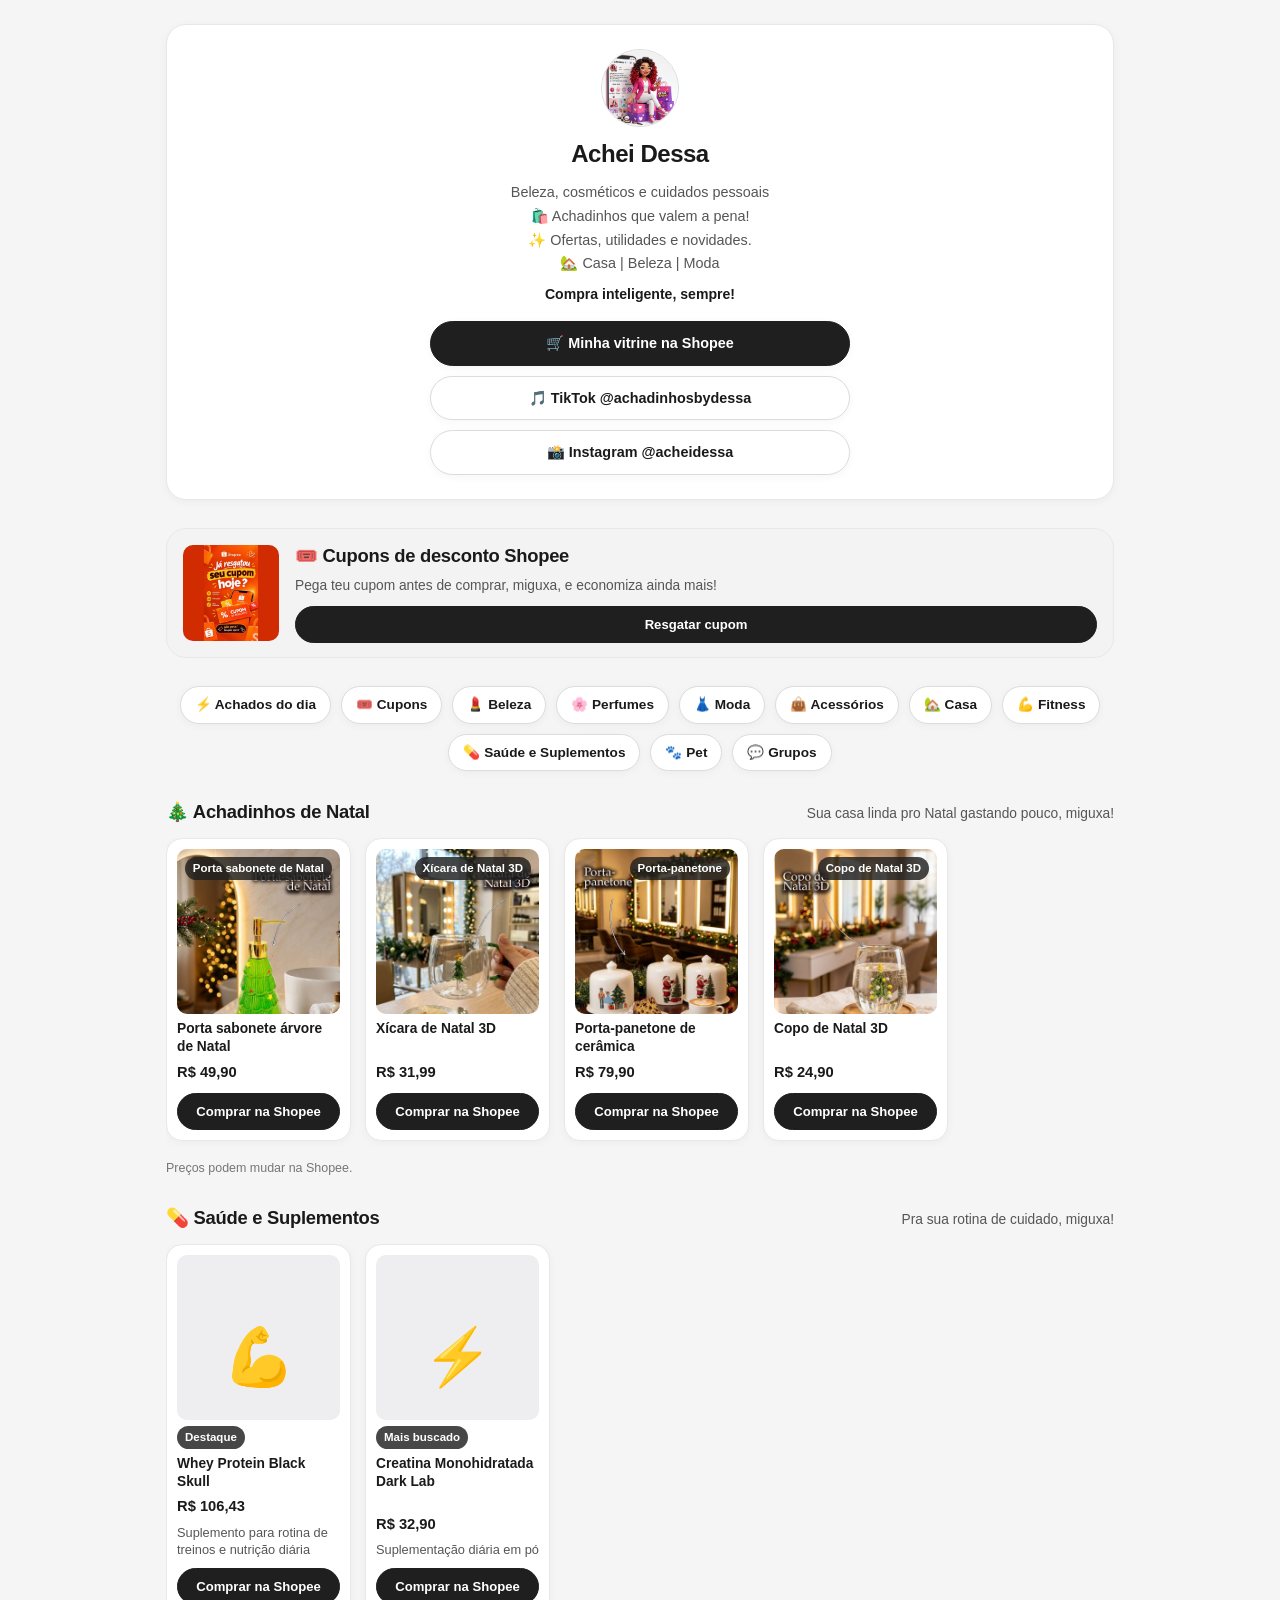
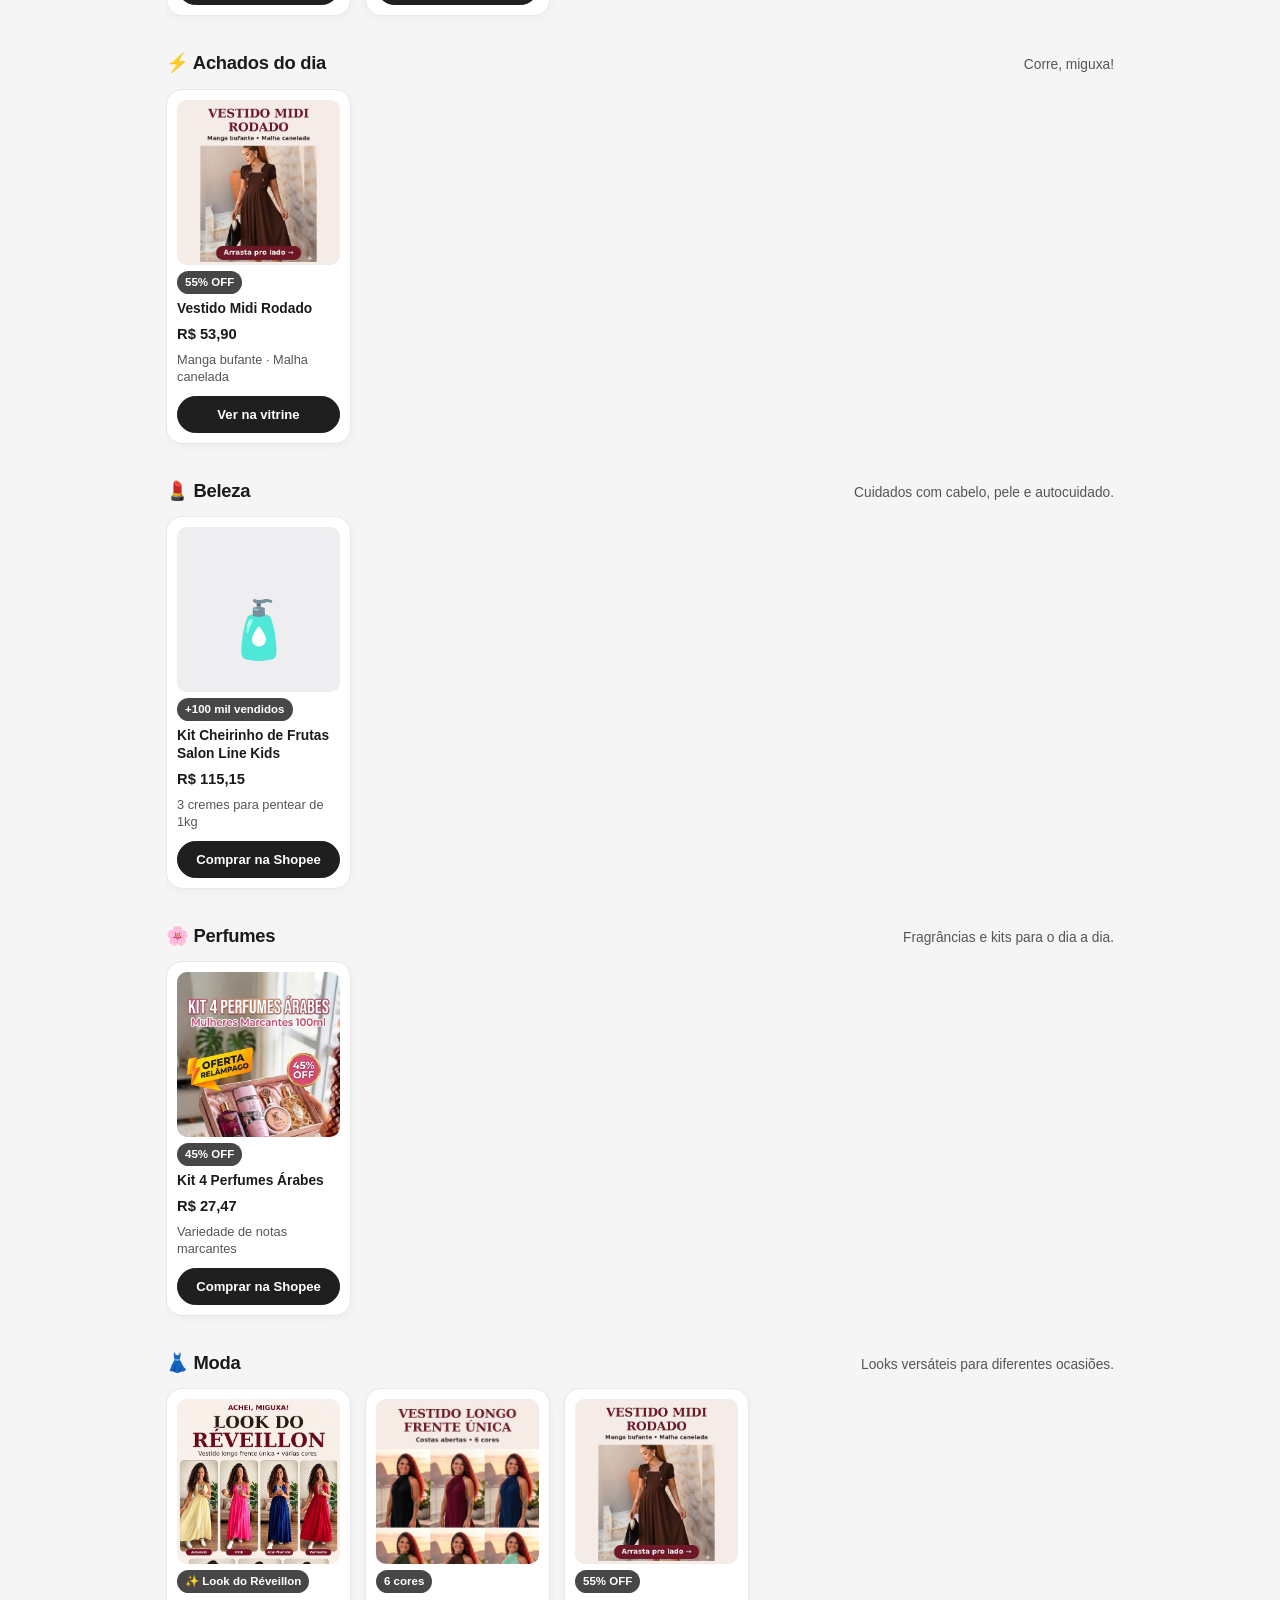
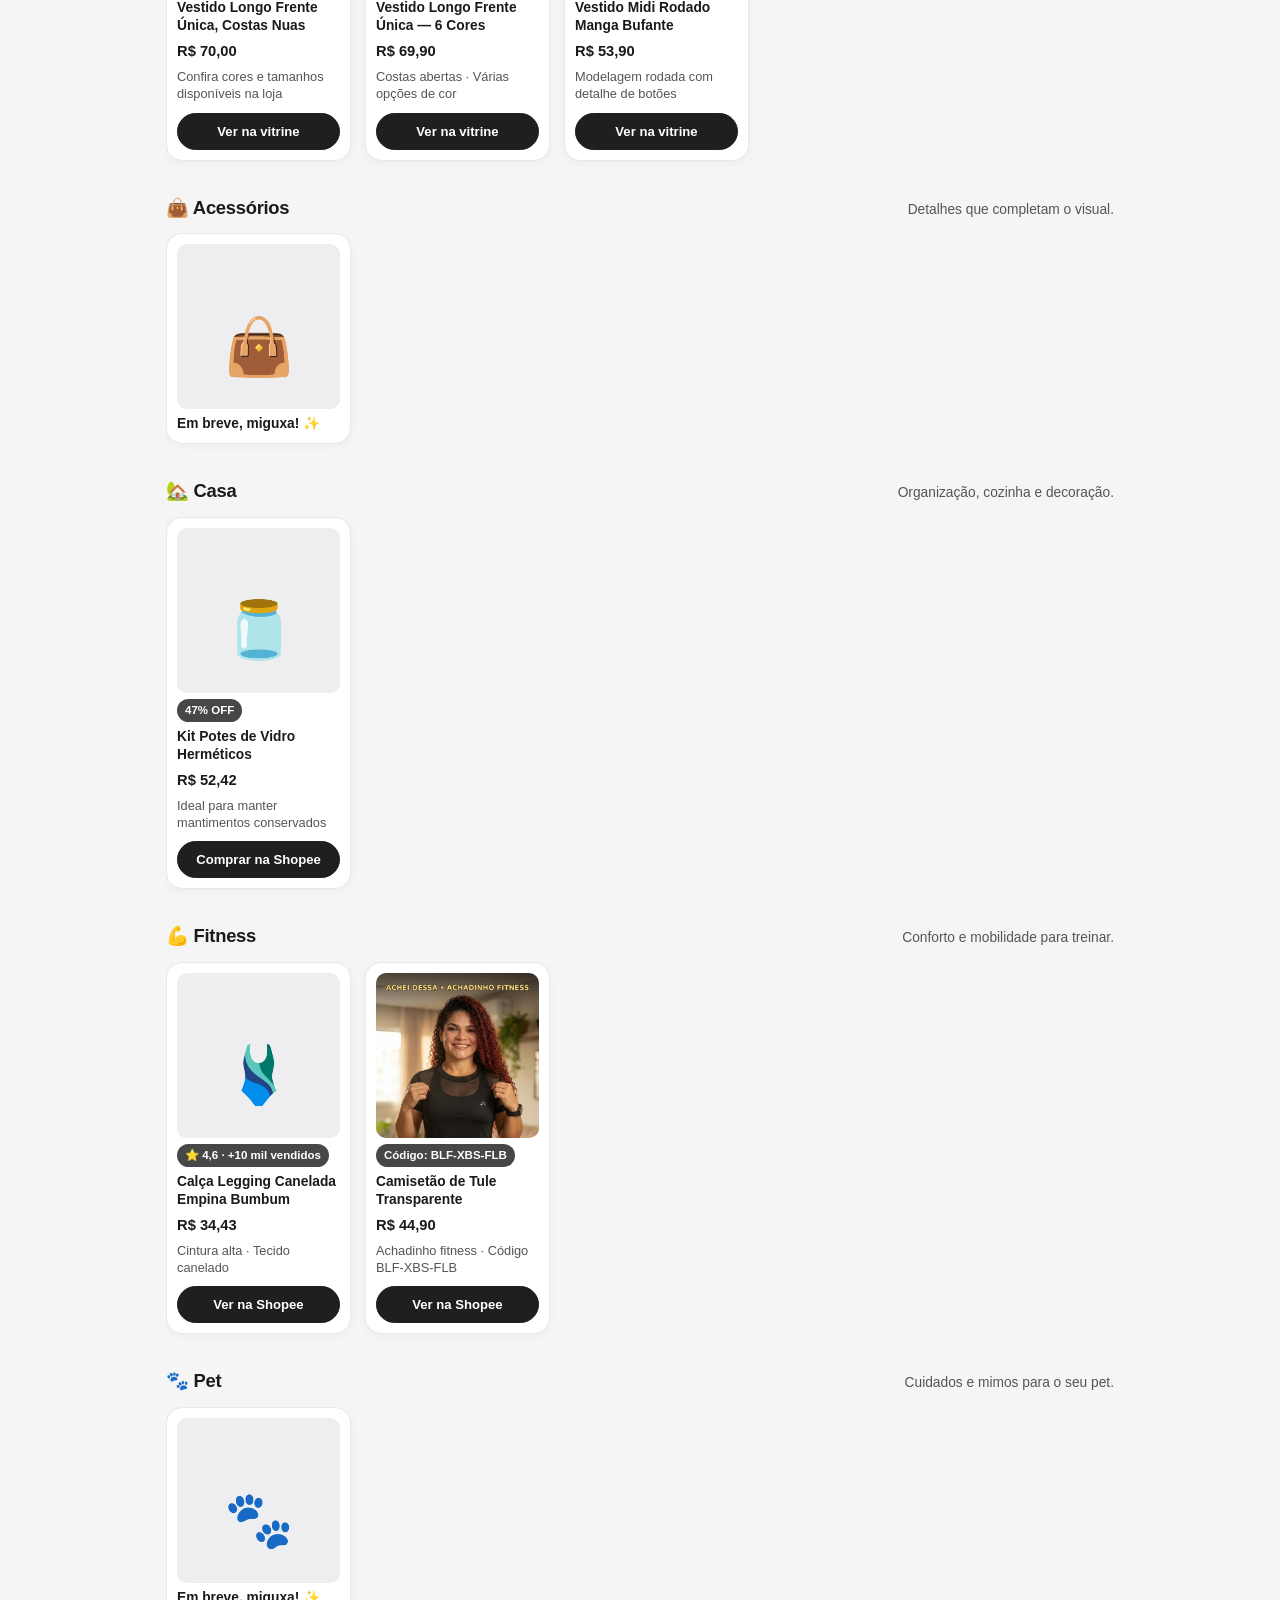
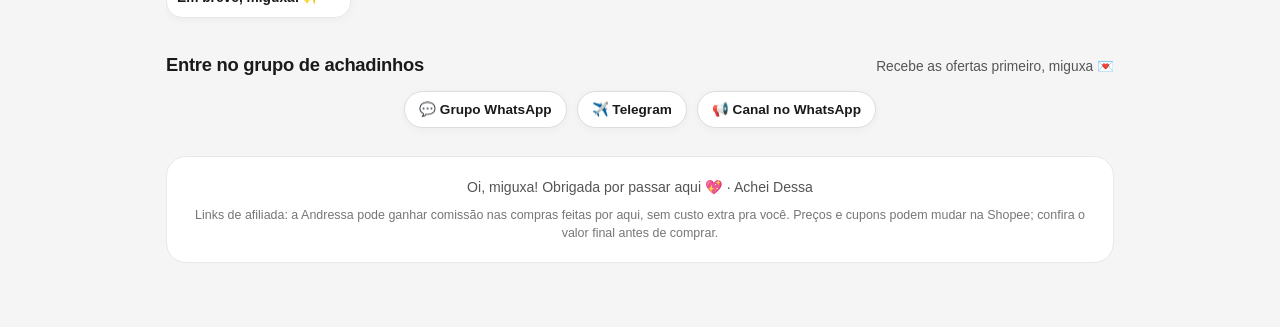
==== commit 7dd6d86d: "Usa cupom quadrado" ====
--- a/vitrine-achei-dessa/index.html
+++ b/vitrine-achei-dessa/index.html
@@ -4,7 +4,7 @@
   <meta charset="UTF-8" />
   <meta name="viewport" content="width=device-width, initial-scale=1.0" />
   <title>Achei Dessa · Vitrine de achadinhos</title>
-  <link rel="stylesheet" href="style.css?v=35" />
+  <link rel="stylesheet" href="style.css?v=37" />
 </head>
 <body>
   <main class="main-container">
@@ -42,7 +42,7 @@
     <!-- 2. Cupons em cima dos Achadinhos de Natal -->
     <section id="cupons" class="section-block">
       <div class="coupon-banner">
-        <img src="imagens/banner-shopee.jpg" alt="Banner Shopee: Já resgatou seu cupom hoje?" />
+        <img src="imagens/banner-shopee-quadrado.jpg" alt="Banner Shopee: Já resgatou seu cupom hoje?" />
         <div class="coupon-content">
           <h2 class="section-title">🎟️ Cupons de desconto Shopee</h2>
           <p class="section-subtitle">Pega teu cupom antes de comprar, miguxa, e economiza ainda mais!</p>
--- a/vitrine-achei-dessa/style.css
+++ b/vitrine-achei-dessa/style.css
@@ -408,13 +408,13 @@
 
 @media (max-width: 540px) {
   .coupon-banner {
-    flex-direction: column;
-    align-items: flex-start;
+    flex-direction: row;
+    align-items: center;
   }
 
   .coupon-banner img {
-    width: 100%;
-    height: 150px;
+    width: 96px;
+    height: 96px;
   }
 }
 
@@ -504,3 +504,5 @@
 
 /* Placeholder de foto com emoji */
 .thumb-emoji{width:100%;aspect-ratio:4/5;display:flex;align-items:center;justify-content:center;font-size:56px;background:#EEEEF0;border-radius:inherit}
+
+.coupon-banner img{width:96px;height:96px;max-width:96px;max-height:96px;object-fit:cover;aspect-ratio:1/1}
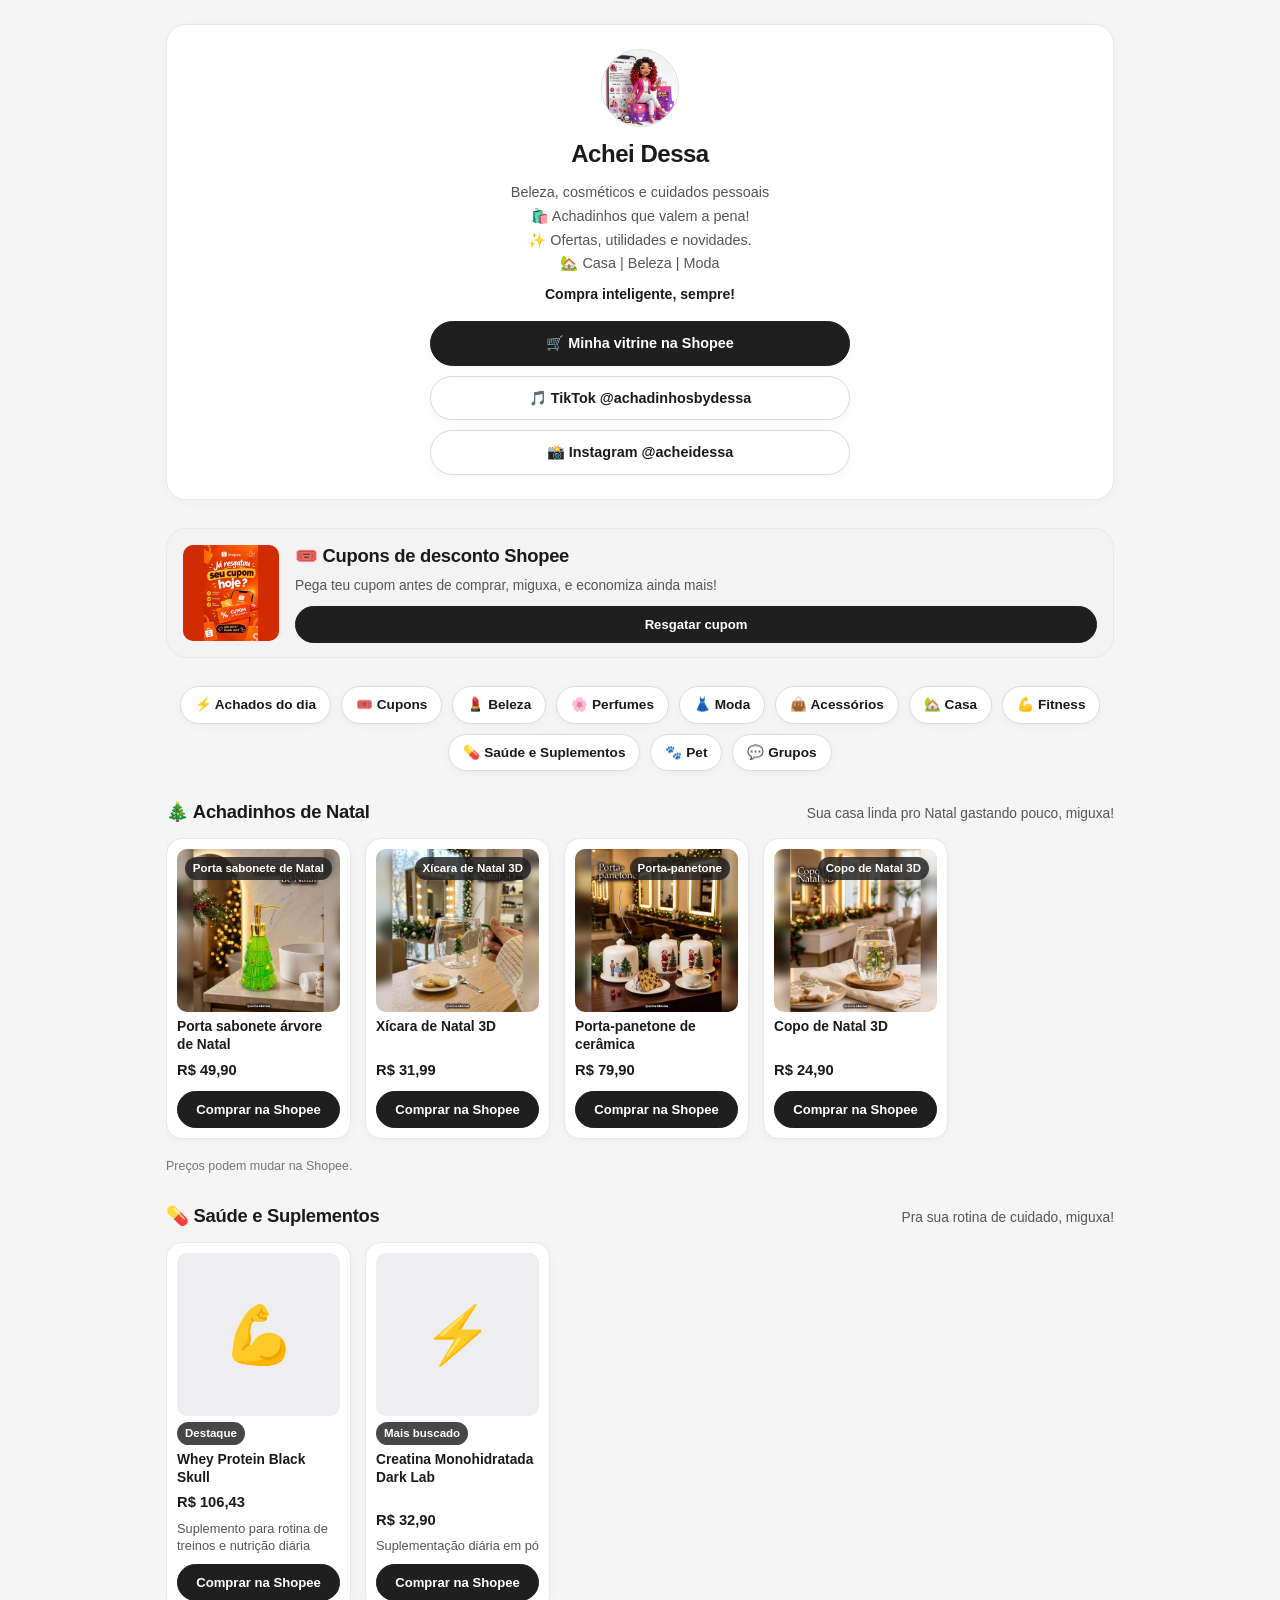
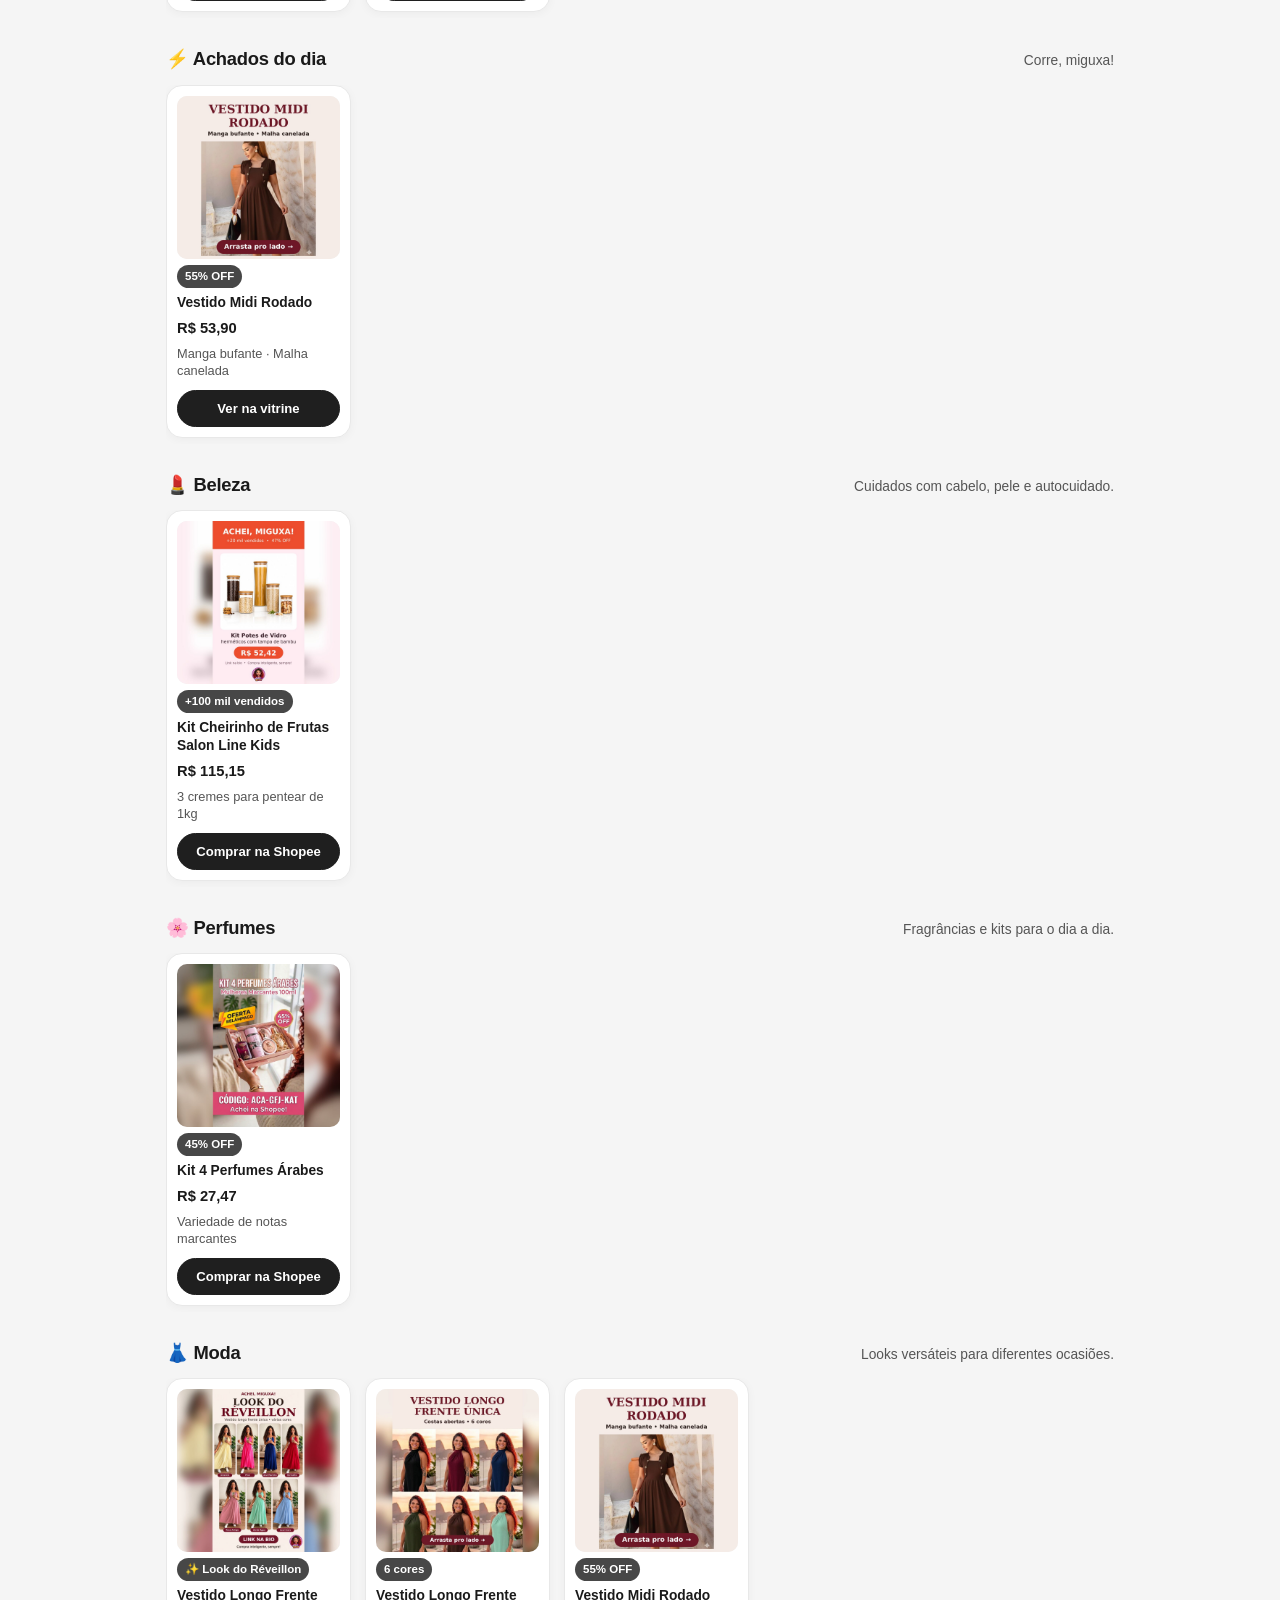
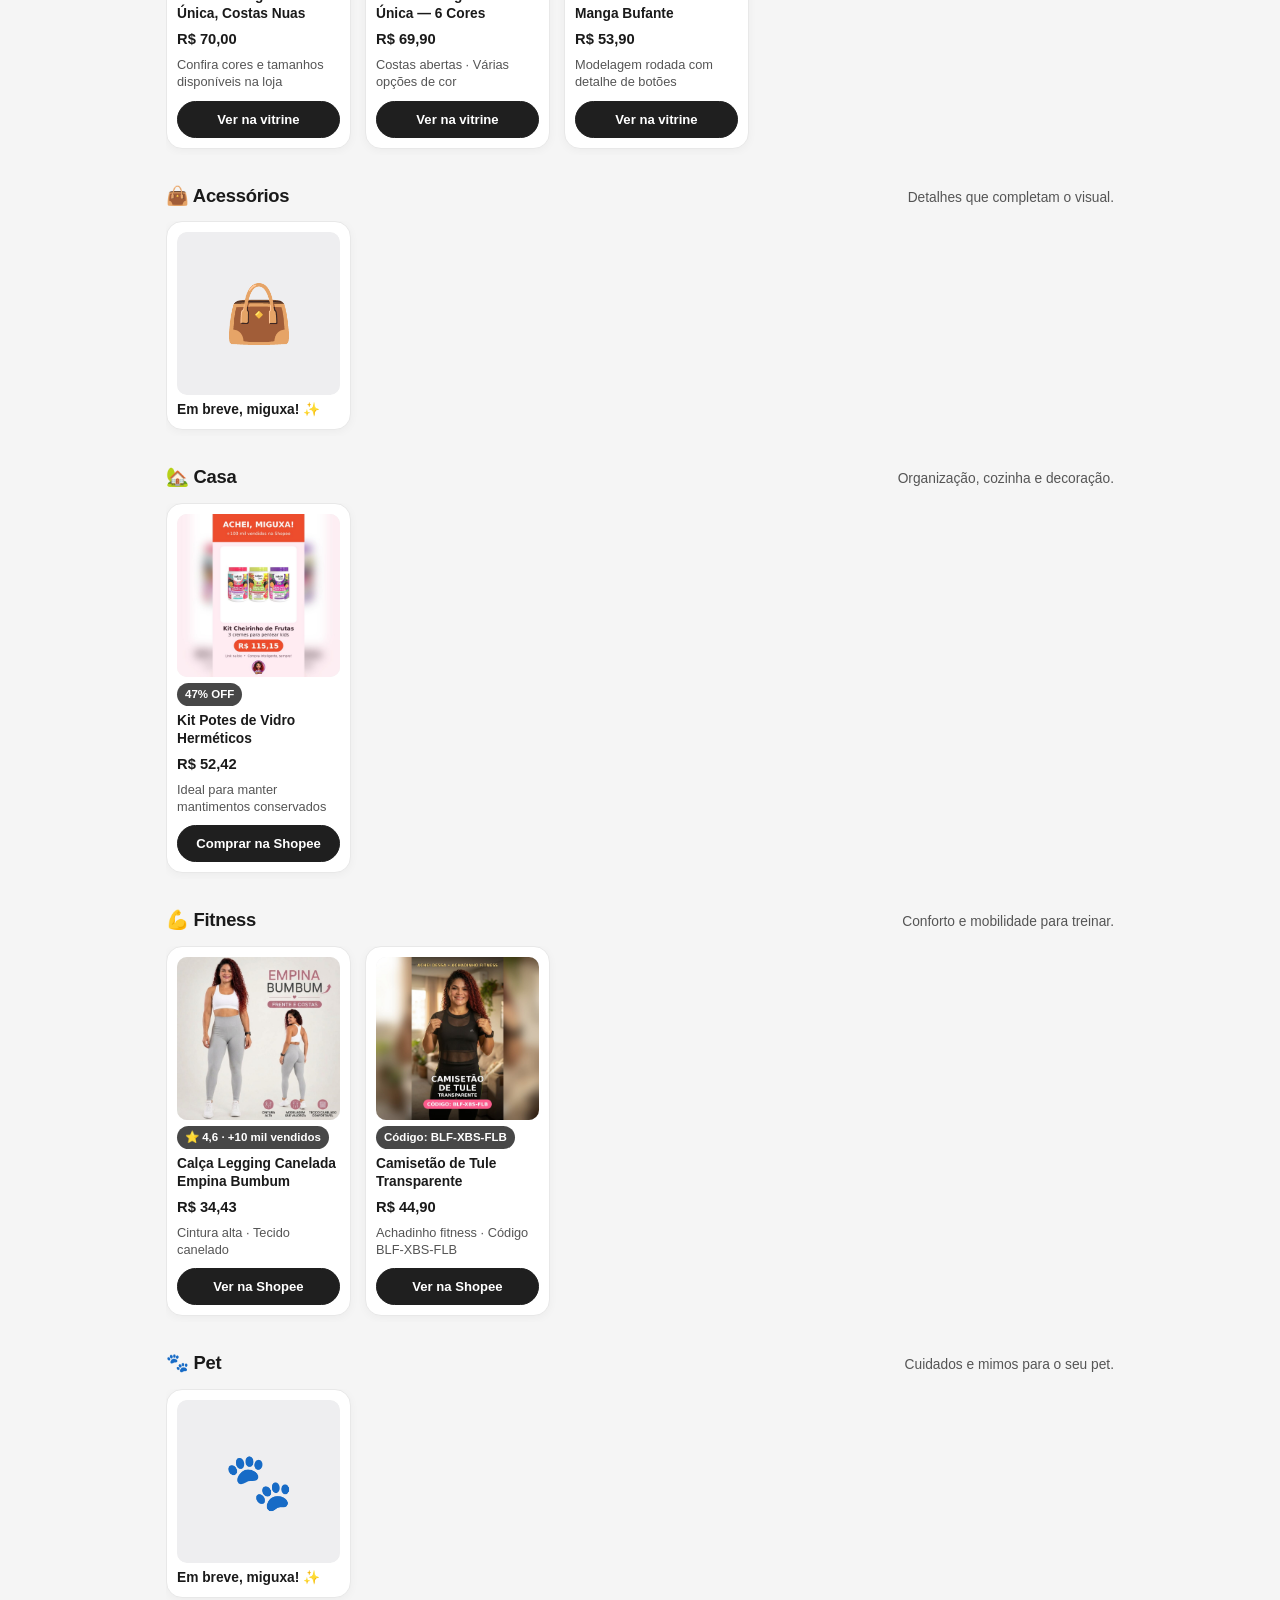
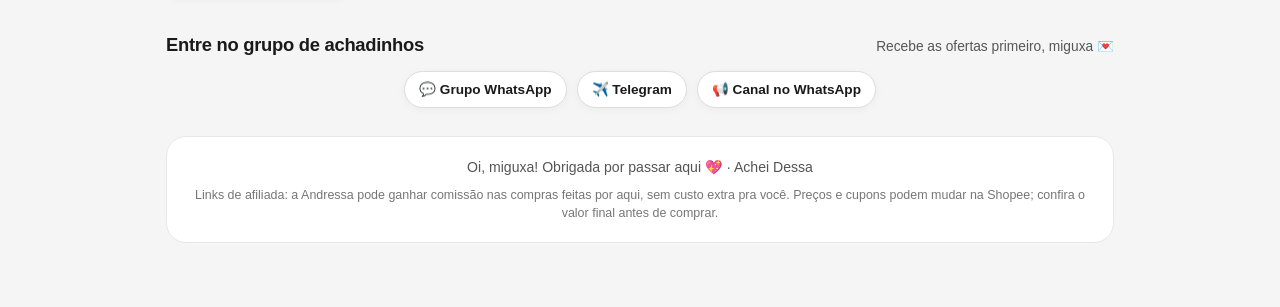
==== commit f3745443: "Cards quadrados" ====
--- a/vitrine-achei-dessa/index.html
+++ b/vitrine-achei-dessa/index.html
@@ -4,7 +4,7 @@
   <meta charset="UTF-8" />
   <meta name="viewport" content="width=device-width, initial-scale=1.0" />
   <title>Achei Dessa · Vitrine de achadinhos</title>
-  <link rel="stylesheet" href="style.css?v=37" />
+  <link rel="stylesheet" href="style.css?v=38" />
 </head>
 <body>
   <main class="main-container">
@@ -191,7 +191,7 @@
       <div class="carousel-track">
         <article class="product-card">
           <div class="product-thumb">
-            <div class="thumb-emoji" role="img" aria-label="Kit Salon Line Kids">🧴</div>
+            <img src="imagens/beleza-salon-line.jpg" alt="Kit Cheirinho de Frutas Salon Line Kids" />
           </div>
           <span class="product-badge">+100 mil vendidos</span>
           <h3 class="product-title">Kit Cheirinho de Frutas Salon Line Kids</h3>
@@ -303,7 +303,7 @@
       <div class="carousel-track">
         <article class="product-card">
           <div class="product-thumb">
-            <div class="thumb-emoji" role="img" aria-label="Kit Potes de Vidro Herméticos">🫙</div>
+            <img src="imagens/casa-potes.jpg" alt="Kit Potes de Vidro Herméticos" />
           </div>
           <span class="product-badge">47% OFF</span>
           <h3 class="product-title">Kit Potes de Vidro Herméticos</h3>
@@ -326,7 +326,7 @@
       <div class="carousel-track">
         <article class="product-card">
           <div class="product-thumb">
-            <div class="thumb-emoji" role="img" aria-label="Calça legging canelada">🩱</div>
+            <img src="imagens/fitness-legging.jpg" alt="Calça legging canelada empina bumbum" />
           </div>
           <span class="product-badge">⭐ 4,6 · +10 mil vendidos</span>
           <h3 class="product-title">Calça Legging Canelada Empina Bumbum</h3>
--- a/vitrine-achei-dessa/style.css
+++ b/vitrine-achei-dessa/style.css
@@ -506,3 +506,8 @@
 .thumb-emoji{width:100%;aspect-ratio:4/5;display:flex;align-items:center;justify-content:center;font-size:56px;background:#EEEEF0;border-radius:inherit}
 
 .coupon-banner img{width:96px;height:96px;max-width:96px;max-height:96px;object-fit:cover;aspect-ratio:1/1}
+
+/* Fotos quadradas sem cortar o produto */
+.story-media,.product-thumb{height:auto!important;max-height:none!important;aspect-ratio:1/1}
+.story-media img,.product-thumb img,.card-img,img.card-img{height:100%!important;max-height:none!important;aspect-ratio:1/1;object-fit:contain!important;object-position:center!important}
+.thumb-emoji{aspect-ratio:1/1}
